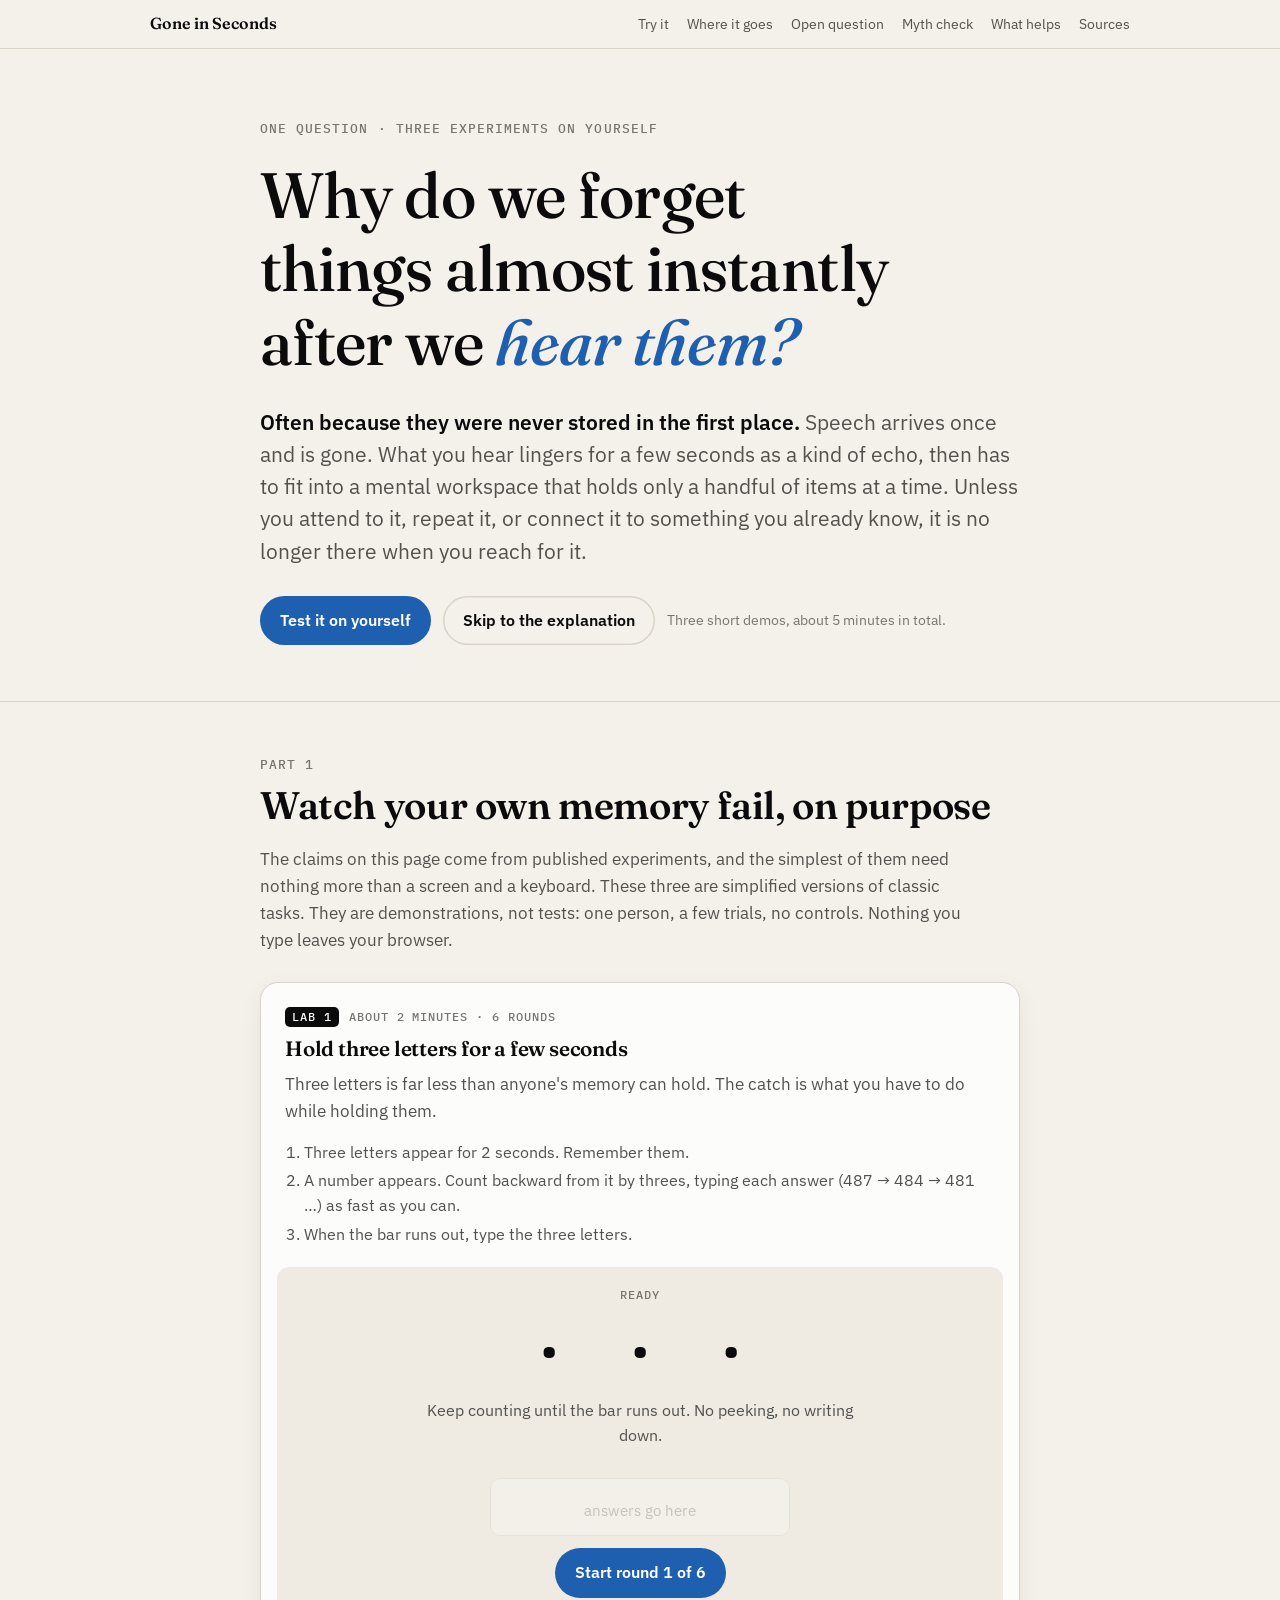
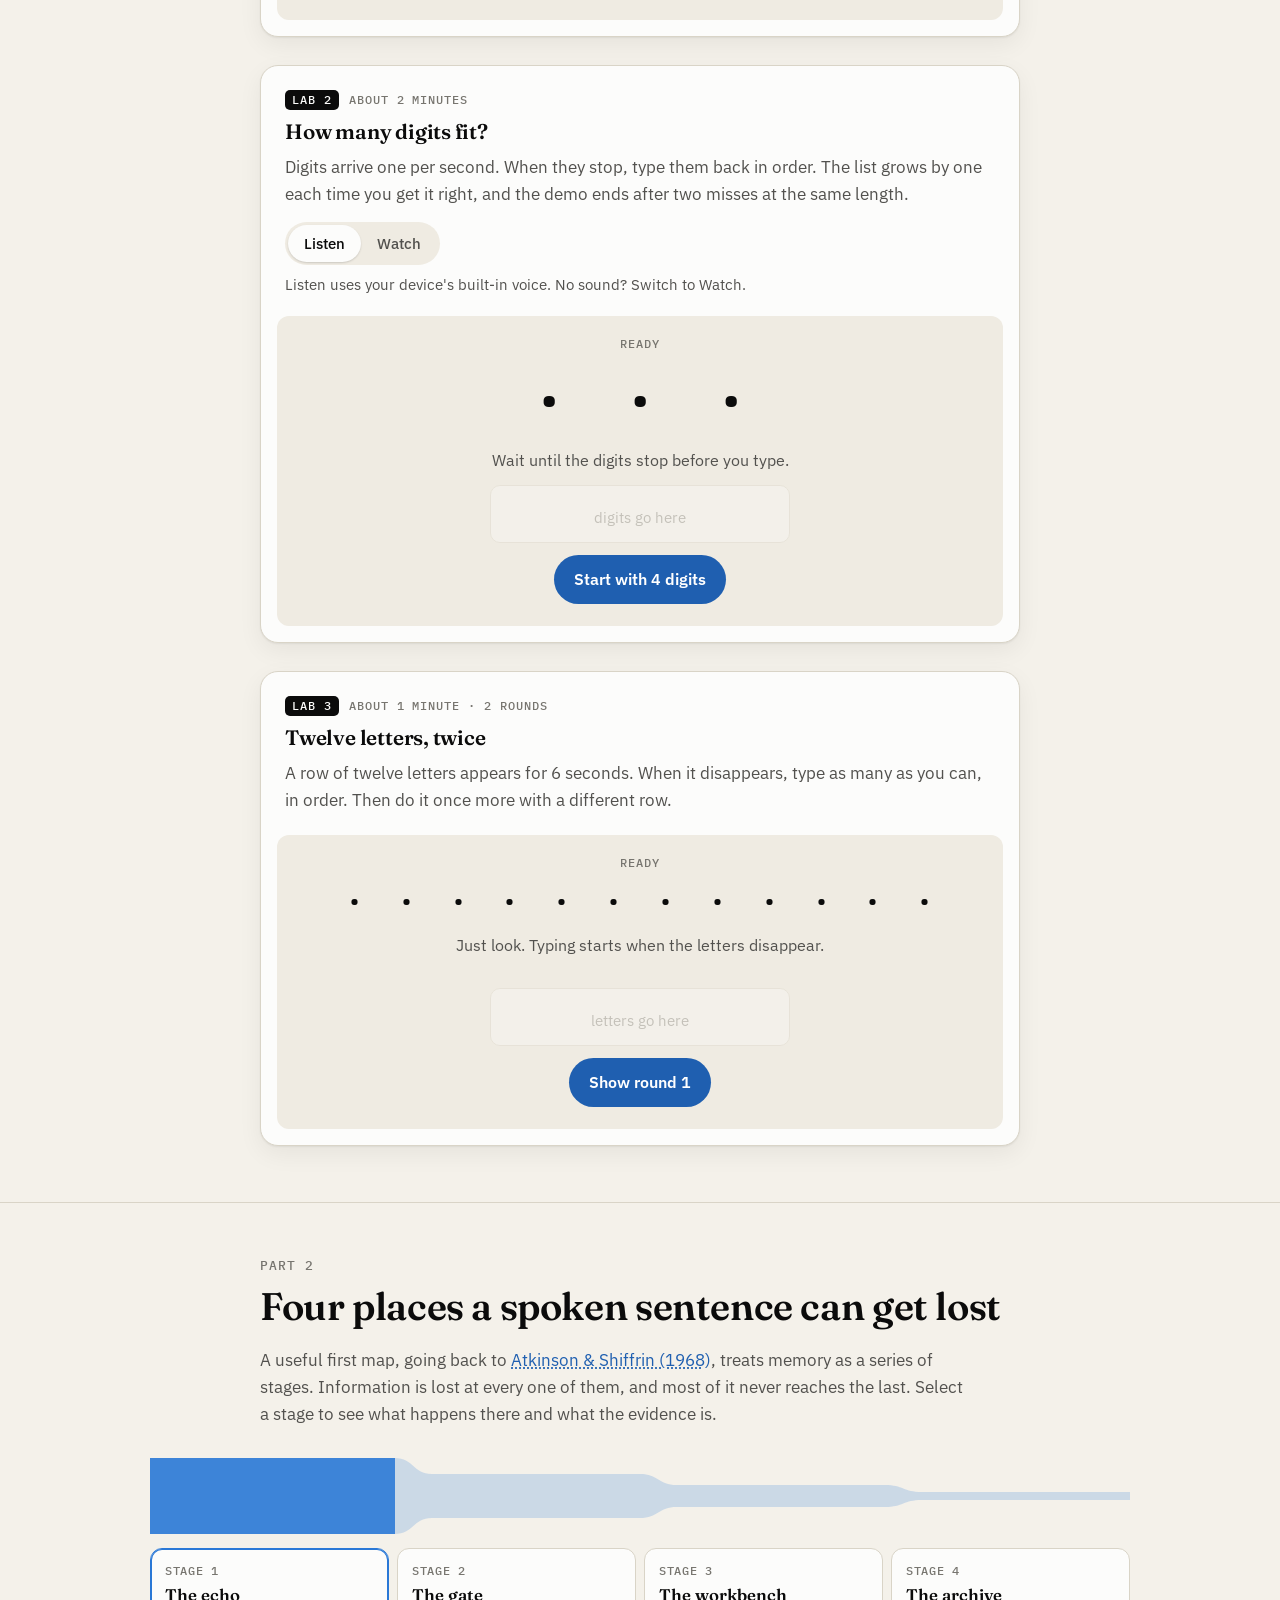
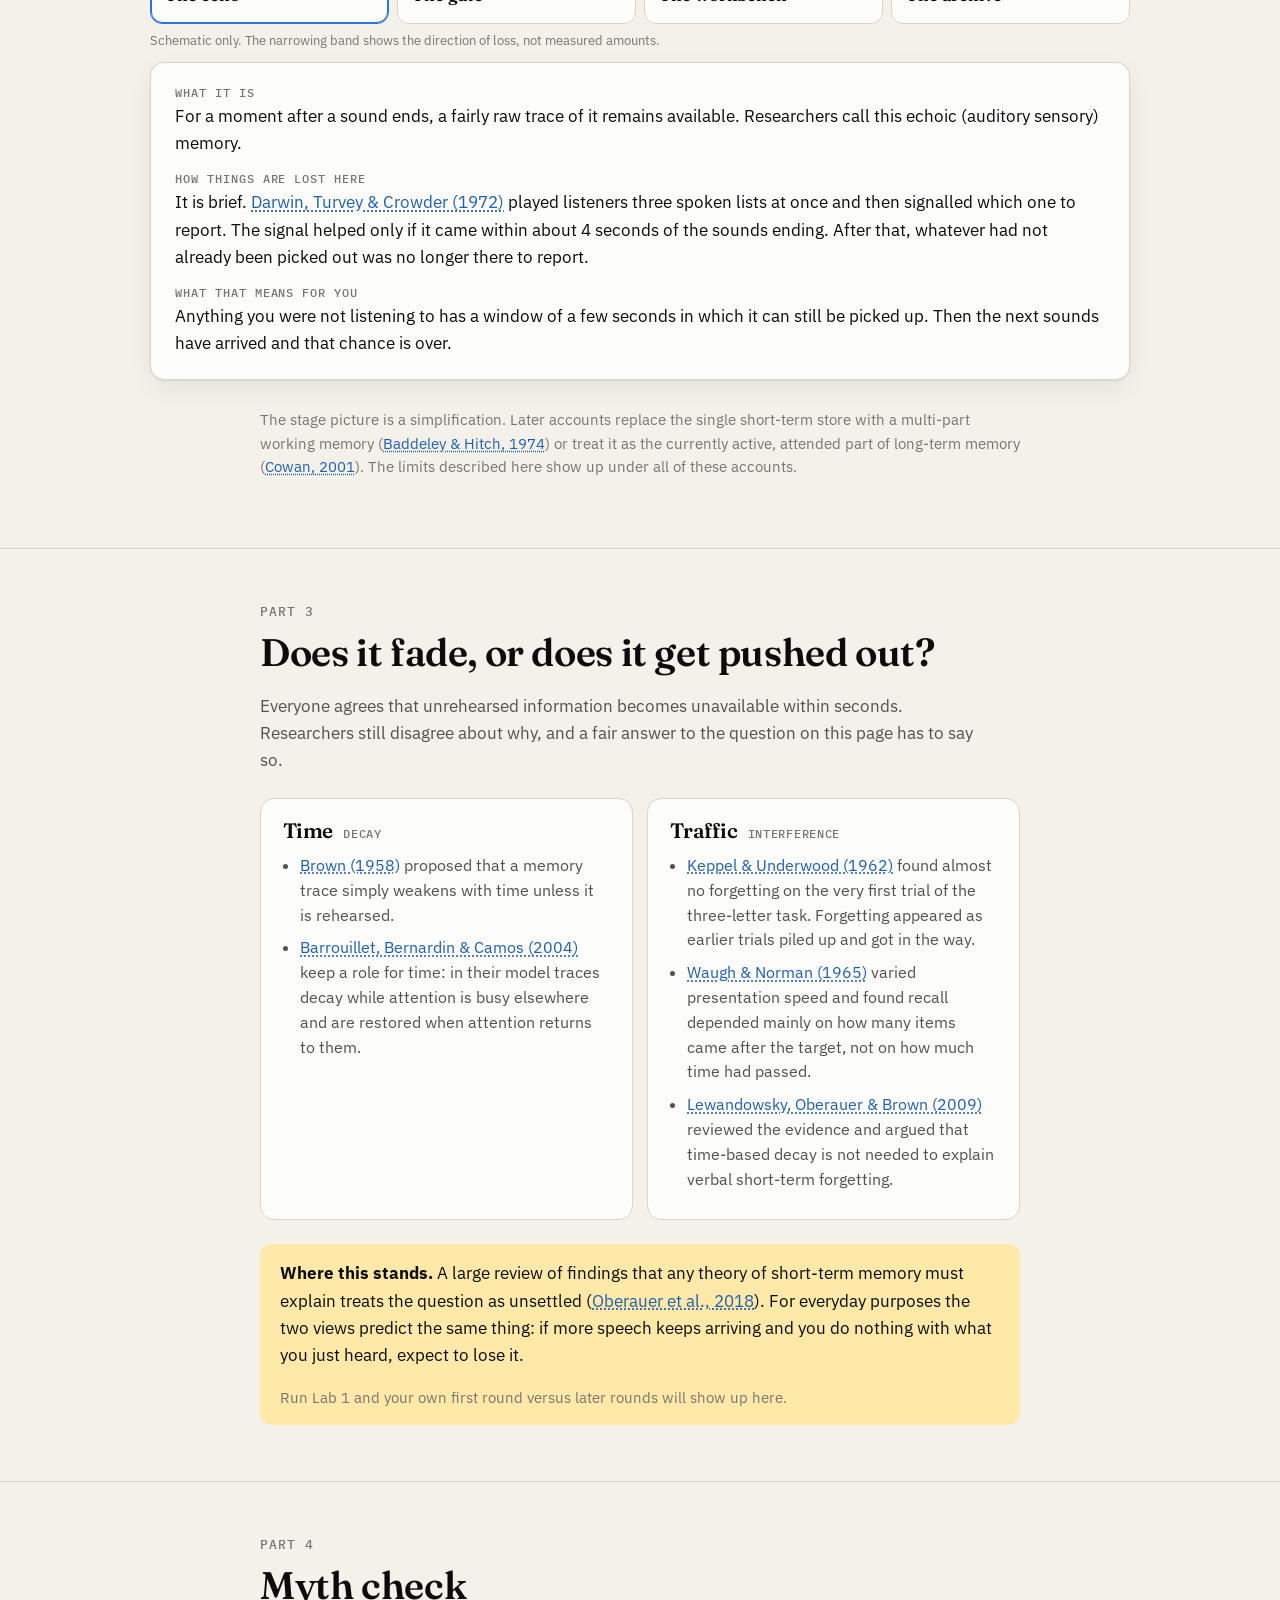
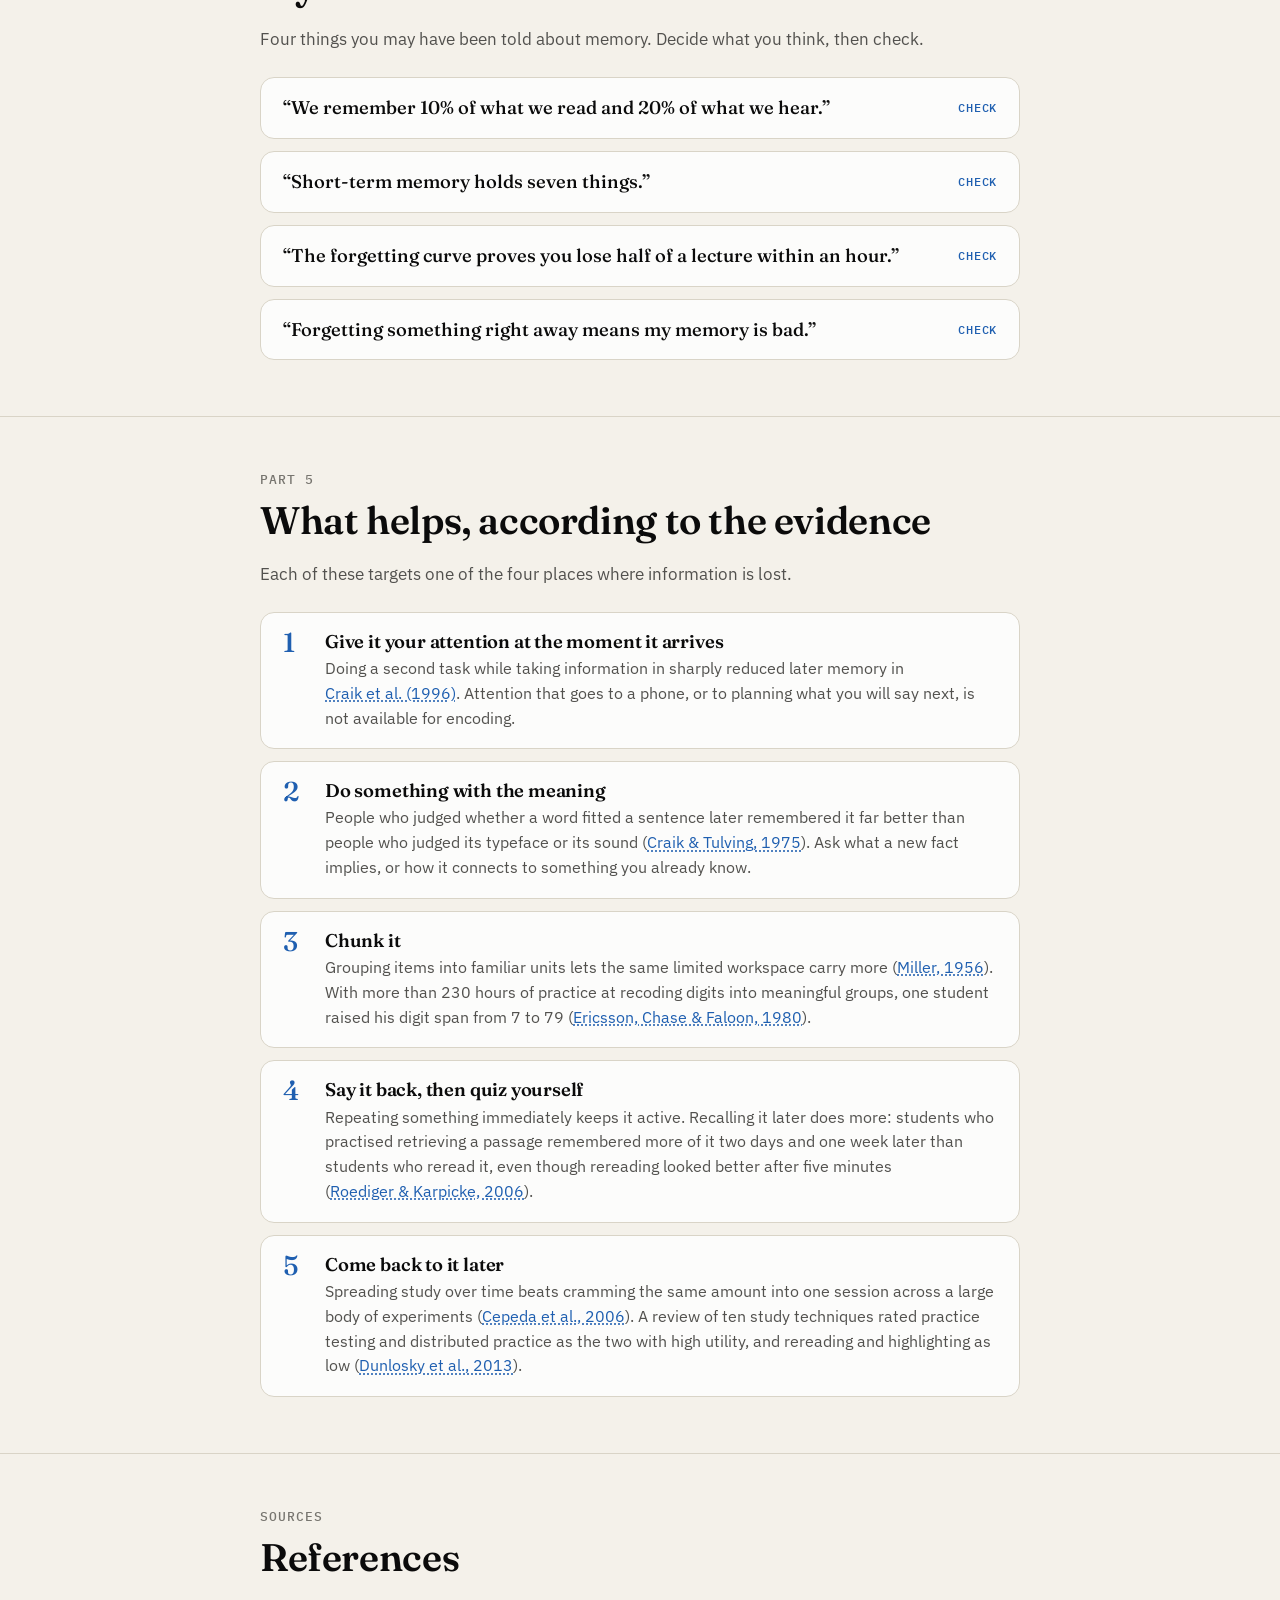
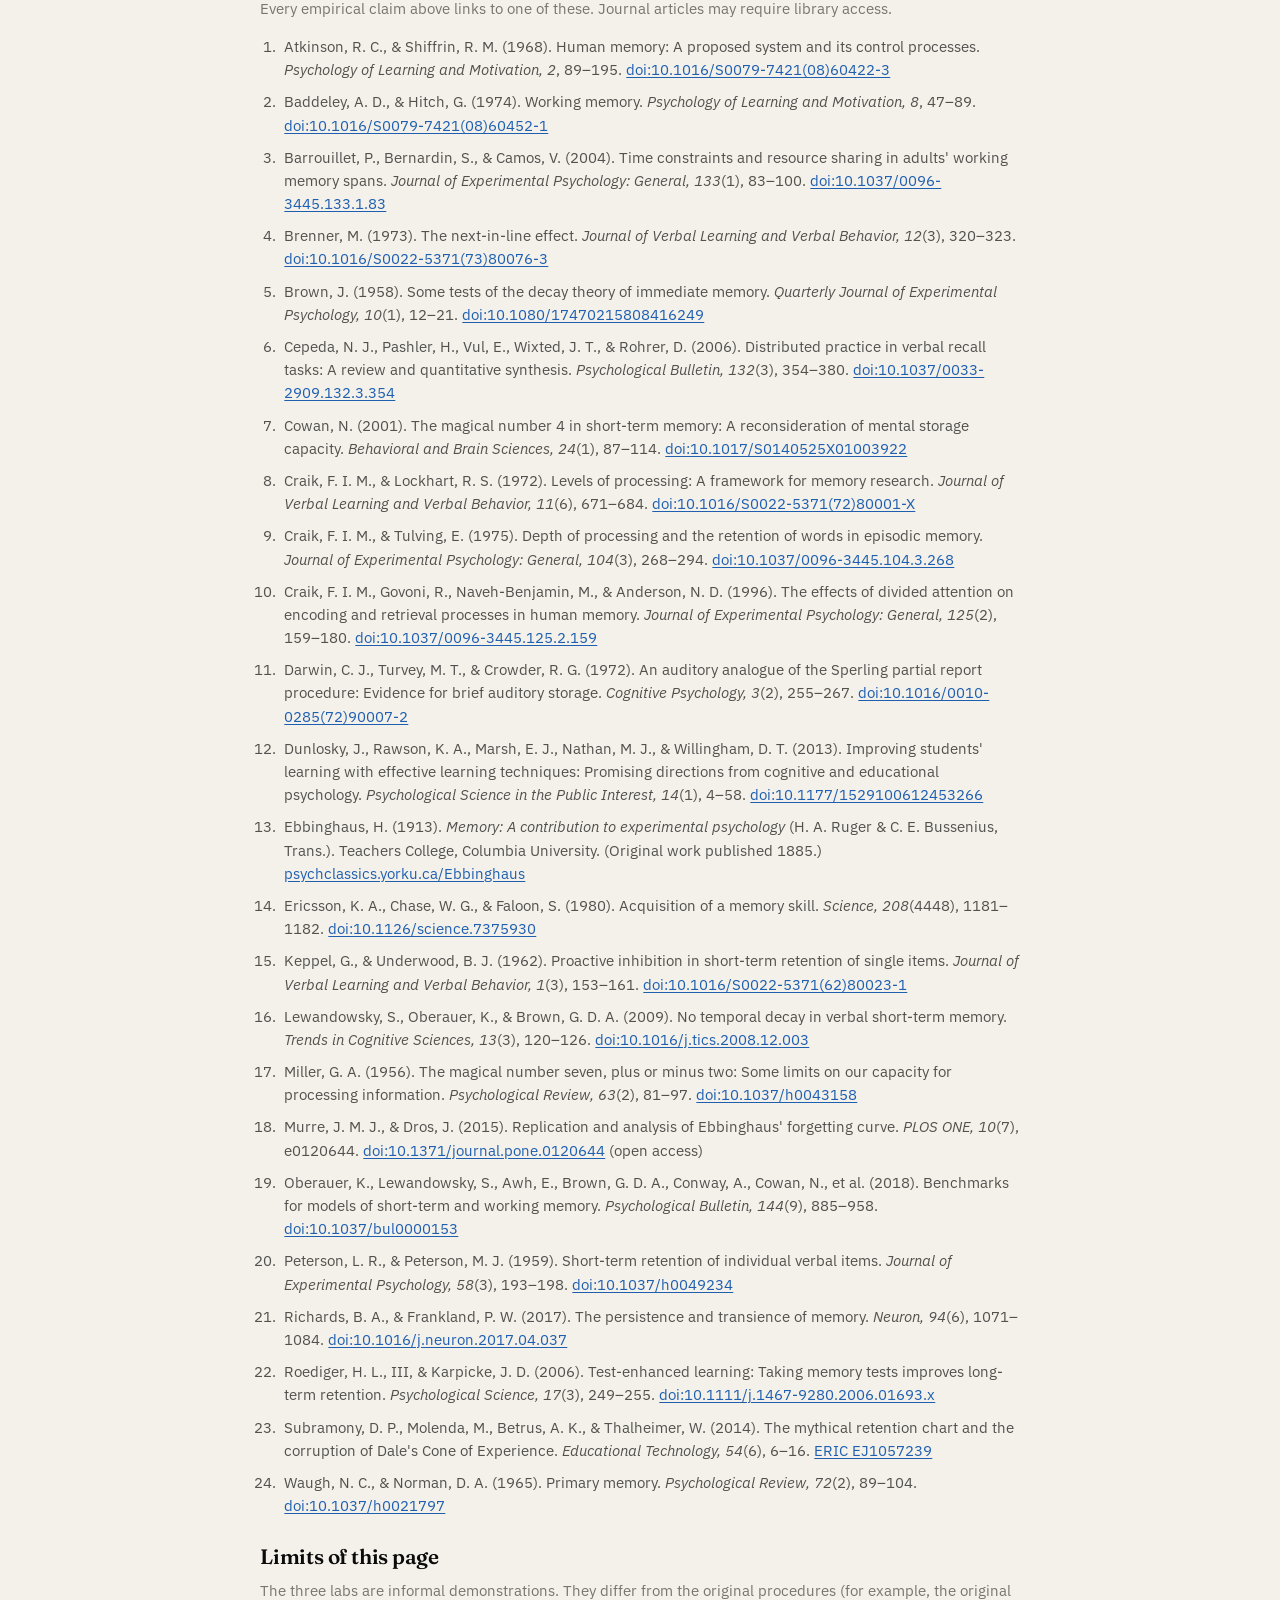
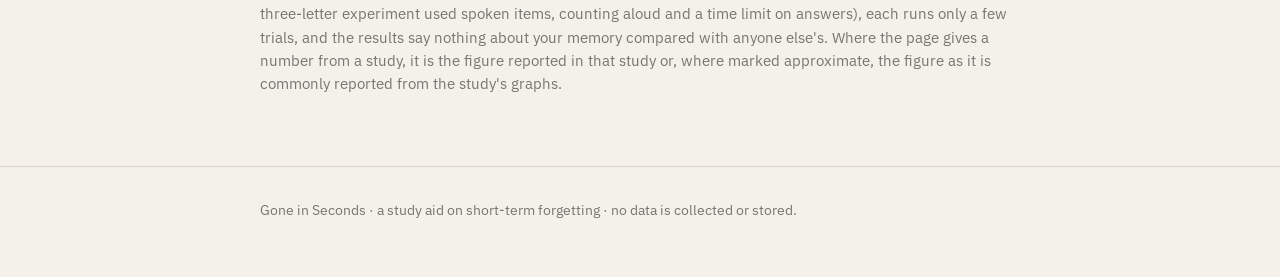
==== index.html @ cabfd23e "Add interactive explainer on short-term forgetting Single-page site (HTML/CSS/JS, no build step) wit" ====
<!doctype html>
<html lang="en">
<head>
<meta charset="utf-8">
<meta name="viewport" content="width=device-width, initial-scale=1">
<title>Gone in Seconds: why we forget what we just heard</title>
<meta name="description" content="An interactive, sourced explainer for students: why we forget things almost instantly after hearing them, with three classic memory experiments you can run on yourself.">
<link rel="preconnect" href="https://fonts.googleapis.com">
<link rel="preconnect" href="https://fonts.gstatic.com" crossorigin>
<link href="https://fonts.googleapis.com/css2?family=Fraunces:ital,opsz,wght@0,9..144,400..700;1,9..144,400..700&family=IBM+Plex+Mono:wght@400;500&family=IBM+Plex+Sans:wght@400;500;600&display=swap" rel="stylesheet">
<link rel="stylesheet" href="styles.css">
</head>
<body>
<a class="skip" href="#answer">Skip to content</a>

<nav class="nav" aria-label="Sections">
  <div class="wide nav-in">
    <a class="brand" href="#top">Gone in Seconds</a>
    <a href="#labs">Try it</a>
    <a href="#why">Where it goes</a>
    <a href="#debate">Open question</a>
    <a href="#myths">Myth check</a>
    <a href="#helps">What helps</a>
    <a href="#sources">Sources</a>
  </div>
</nav>

<main id="top">

<header class="hero wrap" id="answer">
  <p class="eyebrow">One question · three experiments on yourself</p>
  <h1>Why do we forget things almost instantly after we <em class="fade-words"><span>hear</span> <span>them</span><span>?</span></em></h1>
  <p class="lede">
    <strong>Often because they were never stored in the first place.</strong>
    Speech arrives once and is gone. What you hear lingers for a few seconds as a kind of echo, then has to fit
    into a mental workspace that holds only a handful of items at a time. Unless you attend to it, repeat it,
    or connect it to something you already know, it is no longer there when you reach for it.
  </p>
  <div class="hero-cta">
    <a class="btn" href="#labs">Test it on yourself</a>
    <a class="btn ghost" href="#why">Skip to the explanation</a>
    <small>Three short demos, about 5 minutes in total.</small>
  </div>
</header>

<!-- ======================= LABS ======================= -->
<section id="labs">
  <div class="wrap">
    <span class="sec-num">Part 1</span>
    <h2>Watch your own memory fail, on purpose</h2>
    <p class="intro">
      The claims on this page come from published experiments, and the simplest of them need nothing more than a
      screen and a keyboard. These three are simplified versions of classic tasks. They are demonstrations, not
      tests: one person, a few trials, no controls. Nothing you type leaves your browser.
    </p>

    <!-- LAB 1 -->
    <article class="lab" id="lab-bp" aria-labelledby="bp-title">
      <div class="lab-head">
        <div class="lab-tag"><b>Lab 1</b> about 2 minutes · 6 rounds</div>
        <h3 id="bp-title">Hold three letters for a few seconds</h3>
        <p>Three letters is far less than anyone's memory can hold. The catch is what you have to do while holding them.</p>
        <ol class="steps">
          <li>Three letters appear for 2 seconds. Remember them.</li>
          <li>A number appears. Count backward from it by threes, typing each answer (487 → 484 → 481 …) as fast as you can.</li>
          <li>When the bar runs out, type the three letters.</li>
        </ol>
      </div>
      <div class="stage">
        <p class="stage-kicker" id="bp-kicker">Ready</p>
        <div class="stage-big" id="bp-big" aria-hidden="true">· · ·</div>
        <p class="stage-hint" id="bp-hint" aria-live="polite">Keep counting until the bar runs out. No peeking, no writing down.</p>
        <div class="timer" id="bp-timer"><div class="timer-fill"></div></div>
        <input id="bp-input" class="idle" type="text" inputmode="numeric" autocomplete="off" autocorrect="off" autocapitalize="characters" spellcheck="false" aria-label="Your answer" placeholder="answers go here">
        <div class="stage-actions"><button class="btn" id="bp-btn" type="button">Start round 1 of 6</button></div>
      </div>
      <div class="results" id="bp-results" hidden></div>
    </article>

    <!-- LAB 2 -->
    <article class="lab" id="lab-ds" aria-labelledby="ds-title">
      <div class="lab-head">
        <div class="lab-tag"><b>Lab 2</b> about 2 minutes</div>
        <h3 id="ds-title">How many digits fit?</h3>
        <p>
          Digits arrive one per second. When they stop, type them back in order. The list grows by one each time
          you get it right, and the demo ends after two misses at the same length.
        </p>
        <div class="seg" role="group" aria-label="How digits are presented">
          <button type="button" id="ds-listen" aria-pressed="false">Listen</button>
          <button type="button" id="ds-watch" aria-pressed="true">Watch</button>
        </div>
        <p class="note" id="ds-modenote" style="margin-top:8px">Listen uses your device's built-in voice. No sound? Switch to Watch.</p>
      </div>
      <div class="stage">
        <p class="stage-kicker" id="ds-kicker">Ready</p>
        <div class="stage-big" id="ds-big" aria-hidden="true">· · ·</div>
        <p class="stage-hint" id="ds-hint" aria-live="polite">Wait until the digits stop before you type.</p>
        <input id="ds-input" class="idle" type="text" inputmode="numeric" autocomplete="off" spellcheck="false" aria-label="Digits you remember" placeholder="digits go here">
        <div class="stage-actions"><button class="btn" id="ds-btn" type="button">Start with 4 digits</button></div>
      </div>
      <div class="results" id="ds-results" hidden></div>
    </article>

    <!-- LAB 3 -->
    <article class="lab" id="lab-ch" aria-labelledby="ch-title">
      <div class="lab-head">
        <div class="lab-tag"><b>Lab 3</b> about 1 minute · 2 rounds</div>
        <h3 id="ch-title">Twelve letters, twice</h3>
        <p>
          A row of twelve letters appears for 6 seconds. When it disappears, type as many as you can, in order.
          Then do it once more with a different row.
        </p>
      </div>
      <div class="stage">
        <p class="stage-kicker" id="ch-kicker">Ready</p>
        <div class="stage-big sm" id="ch-big" aria-hidden="true">· · · · · · · · · · · ·</div>
        <p class="stage-hint" id="ch-hint" aria-live="polite">Just look. Typing starts when the letters disappear.</p>
        <div class="timer" id="ch-timer"><div class="timer-fill"></div></div>
        <input id="ch-input" class="idle" type="text" autocomplete="off" autocorrect="off" autocapitalize="characters" spellcheck="false" maxlength="12" aria-label="Letters you remember" placeholder="letters go here">
        <div class="stage-actions"><button class="btn" id="ch-btn" type="button">Show round 1</button></div>
      </div>
      <div class="results" id="ch-results" hidden></div>
    </article>
  </div>
</section>

<!-- ======================= WHY ======================= -->
<section id="why">
  <div class="wrap">
    <span class="sec-num">Part 2</span>
    <h2>Four places a spoken sentence can get lost</h2>
    <p class="intro">
      A useful first map, going back to
      <a class="cite" href="#r-atkinson">Atkinson &amp; Shiffrin (1968)</a>, treats memory as a series of stages.
      Information is lost at every one of them, and most of it never reaches the last. Select a stage to see
      what happens there and what the evidence is.
    </p>
  </div>
  <div class="wide">
    <div class="funnel" aria-hidden="true">
      <svg viewBox="0 0 800 84" preserveAspectRatio="none">
        <path class="band" data-i="0" d="M0,4 L200,4 L200,80 L0,80 Z"/>
        <path class="band" data-i="1" d="M200,4 C215,4 215,20 230,20 L400,20 L400,64 L230,64 C215,64 215,80 200,80 Z"/>
        <path class="band" data-i="2" d="M400,20 C415,20 415,31 430,31 L600,31 L600,53 L430,53 C415,53 415,64 400,64 Z"/>
        <path class="band" data-i="3" d="M600,31 C615,31 615,38 630,38 L800,38 L800,46 L630,46 C615,46 615,53 600,53 Z"/>
      </svg>
    </div>
    <div class="tabs" role="tablist" aria-label="Stages of memory">
      <button role="tab" id="tab-0" aria-controls="panel" aria-selected="true"><small>Stage 1</small><span>The echo</span></button>
      <button role="tab" id="tab-1" aria-controls="panel" aria-selected="false" tabindex="-1"><small>Stage 2</small><span>The gate</span></button>
      <button role="tab" id="tab-2" aria-controls="panel" aria-selected="false" tabindex="-1"><small>Stage 3</small><span>The workbench</span></button>
      <button role="tab" id="tab-3" aria-controls="panel" aria-selected="false" tabindex="-1"><small>Stage 4</small><span>The archive</span></button>
    </div>
    <p class="funnel-cap">Schematic only. The narrowing band shows the direction of loss, not measured amounts.</p>
    <div class="panel" id="panel" role="tabpanel" aria-labelledby="tab-0" tabindex="0"></div>
  </div>
  <div class="wrap" style="margin-top:28px">
    <p class="note">
      The stage picture is a simplification. Later accounts replace the single short-term store with a
      multi-part working memory (<a class="cite" href="#r-baddeley">Baddeley &amp; Hitch, 1974</a>) or treat it as
      the currently active, attended part of long-term memory (<a class="cite" href="#r-cowan">Cowan, 2001</a>).
      The limits described here show up under all of these accounts.
    </p>
  </div>
</section>

<!-- ======================= DEBATE ======================= -->
<section id="debate">
  <div class="wrap">
    <span class="sec-num">Part 3</span>
    <h2>Does it fade, or does it get pushed out?</h2>
    <p class="intro">
      Everyone agrees that unrehearsed information becomes unavailable within seconds. Researchers still
      disagree about why, and a fair answer to the question on this page has to say so.
    </p>
    <div class="versus">
      <div class="side">
        <h3>Time <small>decay</small></h3>
        <ul>
          <li><a class="cite" href="#r-brown">Brown (1958)</a> proposed that a memory trace simply weakens with time unless it is rehearsed.</li>
          <li><a class="cite" href="#r-barrouillet">Barrouillet, Bernardin &amp; Camos (2004)</a> keep a role for time: in their model traces decay while attention is busy elsewhere and are restored when attention returns to them.</li>
        </ul>
      </div>
      <div class="side">
        <h3>Traffic <small>interference</small></h3>
        <ul>
          <li><a class="cite" href="#r-keppel">Keppel &amp; Underwood (1962)</a> found almost no forgetting on the very first trial of the three-letter task. Forgetting appeared as earlier trials piled up and got in the way.</li>
          <li><a class="cite" href="#r-waugh">Waugh &amp; Norman (1965)</a> varied presentation speed and found recall depended mainly on how many items came after the target, not on how much time had passed.</li>
          <li><a class="cite" href="#r-lewandowsky">Lewandowsky, Oberauer &amp; Brown (2009)</a> reviewed the evidence and argued that time-based decay is not needed to explain verbal short-term forgetting.</li>
        </ul>
      </div>
    </div>
    <div class="callout">
      <p><strong>Where this stands.</strong> A large review of findings that any theory of short-term memory must
      explain treats the question as unsettled (<a class="cite" href="#r-oberauer">Oberauer et al., 2018</a>).
      For everyday purposes the two views predict the same thing: if more speech keeps arriving and you do
      nothing with what you just heard, expect to lose it.</p>
      <p id="bp-order-note" class="note" style="margin-top:10px">Run Lab 1 and your own first round versus later rounds will show up here.</p>
    </div>
  </div>
</section>

<!-- ======================= MYTHS ======================= -->
<section id="myths">
  <div class="wrap">
    <span class="sec-num">Part 4</span>
    <h2>Myth check</h2>
    <p class="intro">Four things you may have been told about memory. Decide what you think, then check.</p>
    <div class="myths">
      <details class="myth">
        <summary><q>We remember 10% of what we read and 20% of what we hear.</q><span class="flip"></span></summary>
        <div class="myth-body">
          <span class="verdict">No evidence behind it</span>
          <p>These tidy percentages are usually attributed to Edgar Dale's "Cone of Experience". Dale's cone
          contained no numbers, and a detailed search for the origin of the figures found no research that
          supports them (<a class="cite" href="#r-subramony">Subramony et al., 2014</a>). How much of a talk you
          retain depends on what you do with it, not on the fact that it reached you through your ears.</p>
        </div>
      </details>
      <details class="myth">
        <summary><q>Short-term memory holds seven things.</q><span class="flip"></span></summary>
        <div class="myth-body">
          <span class="verdict">Outdated shorthand</span>
          <p><a class="cite" href="#r-miller">Miller (1956)</a> noted that people can repeat back about seven
          digits, and in the same paper stressed that the unit is the chunk, not the item. When rehearsal
          and grouping are prevented, the estimate drops to about four chunks, with a typical range of three
          to five (<a class="cite" href="#r-cowan">Cowan, 2001</a>).</p>
        </div>
      </details>
      <details class="myth">
        <summary><q>The forgetting curve proves you lose half of a lecture within an hour.</q><span class="flip"></span></summary>
        <div class="myth-body">
          <span class="verdict">Over-reading one dataset</span>
          <p>The curve comes from <a class="cite" href="#r-ebbinghaus">Ebbinghaus (1885)</a>, who tested one
          person (himself) on lists of meaningless syllables. He did not measure the percentage recalled. He
          measured <em>savings</em>: how much less time it took to relearn a list than to learn it the first time.</p>
          <div class="viz" id="ebb-viz"></div>
          <p>A modern replication with one participant found a similar curve
          (<a class="cite" href="#r-murre">Murre &amp; Dros, 2015</a>), so the shape is real for that kind of
          material. It does not tell you what share of a meaningful lecture you will remember, and it describes
          forgetting over hours and days, not the seconds-long loss this page is about.</p>
        </div>
      </details>
      <details class="myth">
        <summary><q>Forgetting something right away means my memory is bad.</q><span class="flip"></span></summary>
        <div class="myth-body">
          <span class="verdict">Not supported</span>
          <p>The limits in Part 2 were measured in ordinary, healthy adults, most of them university students.
          Losing unrehearsed details within seconds is the normal result. Some researchers go further and
          argue that losing detail is part of what memory is for, because it favours flexible decisions over a
          perfect record (<a class="cite" href="#r-richards">Richards &amp; Frankland, 2017</a>). That is a
          theoretical argument, not a settled finding. This page cannot assess anyone's memory; if yours has
          changed in a way that worries you, that is a question for a clinician.</p>
        </div>
      </details>
    </div>
  </div>
</section>

<!-- ======================= HELPS ======================= -->
<section id="helps">
  <div class="wrap">
    <span class="sec-num">Part 5</span>
    <h2>What helps, according to the evidence</h2>
    <p class="intro">Each of these targets one of the four places where information is lost.</p>
    <ol class="helps">
      <li>
        <h3>Give it your attention at the moment it arrives</h3>
        <p>Doing a second task while taking information in sharply reduced later memory in
        <a class="cite" href="#r-craik96">Craik et al. (1996)</a>. Attention that goes to a phone, or to planning
        what you will say next, is not available for encoding.</p>
      </li>
      <li>
        <h3>Do something with the meaning</h3>
        <p>People who judged whether a word fitted a sentence later remembered it far better than people who
        judged its typeface or its sound (<a class="cite" href="#r-craik75">Craik &amp; Tulving, 1975</a>). Ask
        what a new fact implies, or how it connects to something you already know.</p>
      </li>
      <li>
        <h3>Chunk it</h3>
        <p>Grouping items into familiar units lets the same limited workspace carry more
        (<a class="cite" href="#r-miller">Miller, 1956</a>). With more than 230 hours of practice at recoding
        digits into meaningful groups, one student raised his digit span from 7 to 79
        (<a class="cite" href="#r-ericsson">Ericsson, Chase &amp; Faloon, 1980</a>).</p>
      </li>
      <li>
        <h3>Say it back, then quiz yourself</h3>
        <p>Repeating something immediately keeps it active. Recalling it later does more: students who
        practised retrieving a passage remembered more of it two days and one week later than students who
        reread it, even though rereading looked better after five minutes
        (<a class="cite" href="#r-roediger">Roediger &amp; Karpicke, 2006</a>).</p>
      </li>
      <li>
        <h3>Come back to it later</h3>
        <p>Spreading study over time beats cramming the same amount into one session across a large body of
        experiments (<a class="cite" href="#r-cepeda">Cepeda et al., 2006</a>). A review of ten study
        techniques rated practice testing and distributed practice as the two with high utility, and
        rereading and highlighting as low (<a class="cite" href="#r-dunlosky">Dunlosky et al., 2013</a>).</p>
      </li>
    </ol>
  </div>
</section>

<!-- ======================= SOURCES ======================= -->
<section id="sources">
  <div class="wrap">
    <span class="sec-num">Sources</span>
    <h2>References</h2>
    <p class="note">Every empirical claim above links to one of these. Journal articles may require library access.</p>
    <ol class="refs">
      <li id="r-atkinson">Atkinson, R. C., &amp; Shiffrin, R. M. (1968). Human memory: A proposed system and its control processes. <i>Psychology of Learning and Motivation, 2</i>, 89–195. <a href="https://doi.org/10.1016/S0079-7421(08)60422-3">doi:10.1016/S0079-7421(08)60422-3</a></li>
      <li id="r-baddeley">Baddeley, A. D., &amp; Hitch, G. (1974). Working memory. <i>Psychology of Learning and Motivation, 8</i>, 47–89. <a href="https://doi.org/10.1016/S0079-7421(08)60452-1">doi:10.1016/S0079-7421(08)60452-1</a></li>
      <li id="r-barrouillet">Barrouillet, P., Bernardin, S., &amp; Camos, V. (2004). Time constraints and resource sharing in adults' working memory spans. <i>Journal of Experimental Psychology: General, 133</i>(1), 83–100. <a href="https://doi.org/10.1037/0096-3445.133.1.83">doi:10.1037/0096-3445.133.1.83</a></li>
      <li id="r-brenner">Brenner, M. (1973). The next-in-line effect. <i>Journal of Verbal Learning and Verbal Behavior, 12</i>(3), 320–323. <a href="https://doi.org/10.1016/S0022-5371(73)80076-3">doi:10.1016/S0022-5371(73)80076-3</a></li>
      <li id="r-brown">Brown, J. (1958). Some tests of the decay theory of immediate memory. <i>Quarterly Journal of Experimental Psychology, 10</i>(1), 12–21. <a href="https://doi.org/10.1080/17470215808416249">doi:10.1080/17470215808416249</a></li>
      <li id="r-cepeda">Cepeda, N. J., Pashler, H., Vul, E., Wixted, J. T., &amp; Rohrer, D. (2006). Distributed practice in verbal recall tasks: A review and quantitative synthesis. <i>Psychological Bulletin, 132</i>(3), 354–380. <a href="https://doi.org/10.1037/0033-2909.132.3.354">doi:10.1037/0033-2909.132.3.354</a></li>
      <li id="r-cowan">Cowan, N. (2001). The magical number 4 in short-term memory: A reconsideration of mental storage capacity. <i>Behavioral and Brain Sciences, 24</i>(1), 87–114. <a href="https://doi.org/10.1017/S0140525X01003922">doi:10.1017/S0140525X01003922</a></li>
      <li id="r-craik72">Craik, F. I. M., &amp; Lockhart, R. S. (1972). Levels of processing: A framework for memory research. <i>Journal of Verbal Learning and Verbal Behavior, 11</i>(6), 671–684. <a href="https://doi.org/10.1016/S0022-5371(72)80001-X">doi:10.1016/S0022-5371(72)80001-X</a></li>
      <li id="r-craik75">Craik, F. I. M., &amp; Tulving, E. (1975). Depth of processing and the retention of words in episodic memory. <i>Journal of Experimental Psychology: General, 104</i>(3), 268–294. <a href="https://doi.org/10.1037/0096-3445.104.3.268">doi:10.1037/0096-3445.104.3.268</a></li>
      <li id="r-craik96">Craik, F. I. M., Govoni, R., Naveh-Benjamin, M., &amp; Anderson, N. D. (1996). The effects of divided attention on encoding and retrieval processes in human memory. <i>Journal of Experimental Psychology: General, 125</i>(2), 159–180. <a href="https://doi.org/10.1037/0096-3445.125.2.159">doi:10.1037/0096-3445.125.2.159</a></li>
      <li id="r-darwin">Darwin, C. J., Turvey, M. T., &amp; Crowder, R. G. (1972). An auditory analogue of the Sperling partial report procedure: Evidence for brief auditory storage. <i>Cognitive Psychology, 3</i>(2), 255–267. <a href="https://doi.org/10.1016/0010-0285(72)90007-2">doi:10.1016/0010-0285(72)90007-2</a></li>
      <li id="r-dunlosky">Dunlosky, J., Rawson, K. A., Marsh, E. J., Nathan, M. J., &amp; Willingham, D. T. (2013). Improving students' learning with effective learning techniques: Promising directions from cognitive and educational psychology. <i>Psychological Science in the Public Interest, 14</i>(1), 4–58. <a href="https://doi.org/10.1177/1529100612453266">doi:10.1177/1529100612453266</a></li>
      <li id="r-ebbinghaus">Ebbinghaus, H. (1913). <i>Memory: A contribution to experimental psychology</i> (H. A. Ruger &amp; C. E. Bussenius, Trans.). Teachers College, Columbia University. (Original work published 1885.) <a href="https://psychclassics.yorku.ca/Ebbinghaus/index.htm">psychclassics.yorku.ca/Ebbinghaus</a></li>
      <li id="r-ericsson">Ericsson, K. A., Chase, W. G., &amp; Faloon, S. (1980). Acquisition of a memory skill. <i>Science, 208</i>(4448), 1181–1182. <a href="https://doi.org/10.1126/science.7375930">doi:10.1126/science.7375930</a></li>
      <li id="r-keppel">Keppel, G., &amp; Underwood, B. J. (1962). Proactive inhibition in short-term retention of single items. <i>Journal of Verbal Learning and Verbal Behavior, 1</i>(3), 153–161. <a href="https://doi.org/10.1016/S0022-5371(62)80023-1">doi:10.1016/S0022-5371(62)80023-1</a></li>
      <li id="r-lewandowsky">Lewandowsky, S., Oberauer, K., &amp; Brown, G. D. A. (2009). No temporal decay in verbal short-term memory. <i>Trends in Cognitive Sciences, 13</i>(3), 120–126. <a href="https://doi.org/10.1016/j.tics.2008.12.003">doi:10.1016/j.tics.2008.12.003</a></li>
      <li id="r-miller">Miller, G. A. (1956). The magical number seven, plus or minus two: Some limits on our capacity for processing information. <i>Psychological Review, 63</i>(2), 81–97. <a href="https://doi.org/10.1037/h0043158">doi:10.1037/h0043158</a></li>
      <li id="r-murre">Murre, J. M. J., &amp; Dros, J. (2015). Replication and analysis of Ebbinghaus' forgetting curve. <i>PLOS ONE, 10</i>(7), e0120644. <a href="https://doi.org/10.1371/journal.pone.0120644">doi:10.1371/journal.pone.0120644</a> (open access)</li>
      <li id="r-oberauer">Oberauer, K., Lewandowsky, S., Awh, E., Brown, G. D. A., Conway, A., Cowan, N., et al. (2018). Benchmarks for models of short-term and working memory. <i>Psychological Bulletin, 144</i>(9), 885–958. <a href="https://doi.org/10.1037/bul0000153">doi:10.1037/bul0000153</a></li>
      <li id="r-peterson">Peterson, L. R., &amp; Peterson, M. J. (1959). Short-term retention of individual verbal items. <i>Journal of Experimental Psychology, 58</i>(3), 193–198. <a href="https://doi.org/10.1037/h0049234">doi:10.1037/h0049234</a></li>
      <li id="r-richards">Richards, B. A., &amp; Frankland, P. W. (2017). The persistence and transience of memory. <i>Neuron, 94</i>(6), 1071–1084. <a href="https://doi.org/10.1016/j.neuron.2017.04.037">doi:10.1016/j.neuron.2017.04.037</a></li>
      <li id="r-roediger">Roediger, H. L., III, &amp; Karpicke, J. D. (2006). Test-enhanced learning: Taking memory tests improves long-term retention. <i>Psychological Science, 17</i>(3), 249–255. <a href="https://doi.org/10.1111/j.1467-9280.2006.01693.x">doi:10.1111/j.1467-9280.2006.01693.x</a></li>
      <li id="r-subramony">Subramony, D. P., Molenda, M., Betrus, A. K., &amp; Thalheimer, W. (2014). The mythical retention chart and the corruption of Dale's Cone of Experience. <i>Educational Technology, 54</i>(6), 6–16. <a href="https://eric.ed.gov/?id=EJ1057239">ERIC EJ1057239</a></li>
      <li id="r-waugh">Waugh, N. C., &amp; Norman, D. A. (1965). Primary memory. <i>Psychological Review, 72</i>(2), 89–104. <a href="https://doi.org/10.1037/h0021797">doi:10.1037/h0021797</a></li>
    </ol>
    <h3 style="margin-top:28px">Limits of this page</h3>
    <p class="note">
      The three labs are informal demonstrations. They differ from the original procedures (for example, the
      original three-letter experiment used spoken items, counting aloud and a time limit on answers), each
      runs only a few trials, and the results say nothing about your memory compared with anyone else's.
      Where the page gives a number from a study, it is the figure reported in that study or, where marked
      approximate, the figure as it is commonly reported from the study's graphs.
    </p>
  </div>
</section>

</main>

<footer>
  <div class="wrap">Gone in Seconds · a study aid on short-term forgetting · no data is collected or stored.</div>
</footer>

<script src="app.js"></script>
</body>
</html>
---- styles.css ----
/* ---------- tokens ---------- */
:root {
  color-scheme: light;
  --bg: #f4f1ea;
  --surface-1: #fcfcfb;
  --surface-2: #efebe2;
  --line: #d9d4c7;
  --text-primary: #0b0b0b;
  --text-secondary: #52514e;
  --text-muted: #77756f;
  --accent: #1f5fb0;
  --accent-ink: #ffffff;
  --series-1: #2a78d6;
  --series-2: #eb6834;
  --good: #1a7f4b;
  --bad: #b3261e;
  --mark: #ffe9a8;
  --shadow: 0 1px 2px rgba(20, 18, 10, .06), 0 8px 24px rgba(20, 18, 10, .06);
  --serif: "Fraunces", "Iowan Old Style", Georgia, serif;
  --sans: "IBM Plex Sans", system-ui, -apple-system, "Segoe UI", sans-serif;
  --mono: "IBM Plex Mono", ui-monospace, "SF Mono", Menlo, monospace;
}
@media (prefers-color-scheme: dark) {
  :root {
    color-scheme: dark;
    --bg: #111110;
    --surface-1: #1a1a19;
    --surface-2: #242422;
    --line: #37362f;
    --text-primary: #f0efec;
    --text-secondary: #c3c2b7;
    --text-muted: #96958c;
    --accent: #7db2f2;
    --accent-ink: #0b0b0b;
    --series-1: #3987e5;
    --series-2: #d95926;
    --good: #55c08a;
    --bad: #f08a80;
    --mark: #57461a;
    --shadow: 0 1px 2px rgba(0, 0, 0, .4), 0 8px 24px rgba(0, 0, 0, .25);
  }
}

/* ---------- base ---------- */
*, *::before, *::after { box-sizing: border-box; }
html { scroll-behavior: smooth; scroll-padding-top: 64px; -webkit-text-size-adjust: 100%; }
body {
  margin: 0;
  background: var(--bg);
  color: var(--text-primary);
  font: 400 17px/1.6 var(--sans);
  overflow-x: hidden;
}
h1, h2, h3 { font-family: var(--serif); font-weight: 600; line-height: 1.15; letter-spacing: -.01em; margin: 0; text-wrap: balance; }
p { margin: 0 0 1em; }
a { color: var(--accent); text-underline-offset: 2px; }
a.cite { text-decoration-style: dotted; white-space: nowrap; }
button { font: inherit; }
:focus-visible { outline: 3px solid var(--series-1); outline-offset: 2px; border-radius: 4px; }
.wrap { width: min(100% - 32px, 760px); margin-inline: auto; }
.wide { width: min(100% - 32px, 980px); margin-inline: auto; }
.skip { position: absolute; left: -999px; }
.skip:focus { left: 16px; top: 8px; z-index: 50; background: var(--surface-1); padding: 8px 12px; }

/* ---------- nav ---------- */
.nav {
  position: sticky; top: 0; z-index: 20;
  background: color-mix(in srgb, var(--bg) 88%, transparent);
  backdrop-filter: blur(8px);
  border-bottom: 1px solid var(--line);
}
.nav-in { display: flex; gap: 4px 18px; align-items: center; min-height: 48px; overflow-x: auto; scrollbar-width: none; }
.nav-in::-webkit-scrollbar { display: none; }
.nav a { color: var(--text-secondary); text-decoration: none; font-size: 14px; white-space: nowrap; padding: 6px 0; }
.nav a:hover { color: var(--text-primary); }
.nav .brand { font-family: var(--serif); font-weight: 600; color: var(--text-primary); font-size: 16px; margin-right: auto; padding-right: 12px; }

/* ---------- hero ---------- */
.hero { padding: 72px 0 56px; }
.eyebrow { font: 500 13px/1.3 var(--mono); letter-spacing: .08em; text-transform: uppercase; color: var(--text-muted); margin-bottom: 20px; }
.hero h1 { font-size: clamp(2.2rem, 6.2vw, 4rem); font-weight: 500; }
.hero h1 em { font-style: italic; color: var(--accent); }
.fade-words span { animation: fadeword 5s ease-in-out infinite alternate; }
.fade-words span:nth-child(2) { animation-delay: .5s; }
.fade-words span:nth-child(3) { animation-delay: 1s; }
@keyframes fadeword { 0%, 35% { opacity: 1; filter: none; } 100% { opacity: .22; filter: blur(1.5px); } }
.lede { font-size: clamp(1.1rem, 2.4vw, 1.3rem); line-height: 1.55; color: var(--text-secondary); margin-top: 28px; max-width: 40em; }
.lede strong { color: var(--text-primary); font-weight: 600; }
.hero-cta { display: flex; flex-wrap: wrap; gap: 12px; margin-top: 28px; align-items: center; }
.hero-cta small { color: var(--text-muted); }

/* ---------- sections ---------- */
section { padding: 56px 0; border-top: 1px solid var(--line); }
.sec-num { font: 500 13px/1 var(--mono); color: var(--text-muted); letter-spacing: .08em; text-transform: uppercase; display: block; margin-bottom: 12px; }
h2 { font-size: clamp(1.7rem, 4vw, 2.4rem); margin-bottom: 18px; }
h3 { font-size: 1.3rem; margin-bottom: 10px; }
.intro { color: var(--text-secondary); max-width: 42em; }
.note { font-size: 14.5px; color: var(--text-muted); }

/* ---------- buttons ---------- */
.btn {
  appearance: none; border: 0; cursor: pointer;
  background: var(--accent); color: var(--accent-ink);
  padding: 12px 20px; border-radius: 999px; font-weight: 600; font-size: 16px;
  text-decoration: none; display: inline-flex; align-items: center; gap: 8px; min-height: 44px;
}
.btn:hover { filter: brightness(1.08); }
.btn.ghost { background: transparent; color: var(--text-primary); box-shadow: inset 0 0 0 1.5px var(--line); }
.btn.small { padding: 6px 14px; font-size: 14px; min-height: 36px; }
.btn[disabled] { opacity: .45; cursor: default; }

/* ---------- labs ---------- */
.lab {
  background: var(--surface-1); border: 1px solid var(--line); border-radius: 18px;
  box-shadow: var(--shadow); margin: 28px 0 0; overflow: hidden;
}
.lab-head { padding: 24px 24px 0; }
.lab-tag { font: 500 12px/1 var(--mono); letter-spacing: .08em; text-transform: uppercase; color: var(--text-muted); display: flex; gap: 10px; align-items: center; margin-bottom: 10px; }
.lab-tag b { background: var(--text-primary); color: var(--surface-1); padding: 4px 7px; border-radius: 5px; font-weight: 500; }
.lab-head p { color: var(--text-secondary); margin-bottom: 0; }
.steps { margin: 14px 0 0; padding-left: 1.2em; color: var(--text-secondary); font-size: 15.5px; }
.steps li { margin-bottom: 4px; }
.stage {
  margin: 20px 16px 16px; padding: 22px 16px; min-height: 290px;
  background: var(--surface-2); border-radius: 12px;
  display: flex; flex-direction: column; align-items: center; justify-content: center; gap: 12px; text-align: center;
}
.stage-kicker { font: 500 12px/1 var(--mono); letter-spacing: .08em; text-transform: uppercase; color: var(--text-muted); margin: 0; min-height: 12px; }
.stage-big { font: 500 clamp(2.4rem, 10vw, 4rem)/1.1 var(--mono); letter-spacing: .12em; min-height: 1.15em; padding-left: .12em; word-break: break-all; }
.stage-big.sm { font-size: clamp(1.25rem, 5.6vw, 2.2rem); letter-spacing: .14em; }
.stage-hint { margin: 0; color: var(--text-secondary); font-size: 15.5px; min-height: 1.6em; max-width: 30em; }
.stage-hint .ok { color: var(--good); font-weight: 600; }
.stage-hint .no { color: var(--bad); font-weight: 600; }
.stage input {
  font: 500 1.5rem/1 var(--mono); letter-spacing: .14em; text-align: center; text-transform: uppercase;
  width: min(100%, 300px); padding: 12px 10px; border-radius: 10px;
  border: 1.5px solid var(--line); background: var(--surface-1); color: var(--text-primary);
}
.stage input::placeholder { color: var(--text-muted); letter-spacing: 0; text-transform: none; font: 400 15px var(--sans); }
.stage input.idle { opacity: .35; }
.stage input[hidden] { display: none; }
.timer { width: min(100%, 300px); height: 6px; border-radius: 3px; background: var(--line); overflow: hidden; visibility: hidden; }
.timer.on { visibility: visible; }
.timer-fill { height: 100%; width: 100%; background: var(--series-1); border-radius: 3px; }
.stage-actions { display: flex; flex-wrap: wrap; gap: 10px; justify-content: center; }
.fb { display: inline-flex; gap: .3em; }
.fb span { display: inline-block; padding: 0 .12em; border-radius: 6px; letter-spacing: 0; }
.fb .hit { color: var(--good); }
.fb .miss { color: var(--bad); text-decoration: line-through; text-decoration-thickness: 2px; }
.pulse { display: inline-flex; gap: 6px; align-items: flex-end; height: 1em; }
.pulse i { width: 8px; border-radius: 4px; background: var(--series-1); animation: bars .7s ease-in-out infinite alternate; height: 30%; }
.pulse i:nth-child(2) { animation-delay: .15s; } .pulse i:nth-child(3) { animation-delay: .3s; } .pulse i:nth-child(4) { animation-delay: .45s; }
@keyframes bars { to { height: 100%; } }
.seg { display: inline-flex; background: var(--surface-2); border-radius: 999px; padding: 3px; margin-top: 14px; }
.seg button { appearance: none; border: 0; background: transparent; color: var(--text-secondary); padding: 7px 16px; border-radius: 999px; cursor: pointer; font-size: 14.5px; font-weight: 500; min-height: 36px; }
.seg button[aria-pressed="true"] { background: var(--surface-1); color: var(--text-primary); box-shadow: 0 1px 2px rgba(0,0,0,.15); }

.results { padding: 4px 24px 26px; }
.results h3 { margin-top: 12px; }
.takeaway { border-left: 3px solid var(--series-1); padding: 2px 0 2px 16px; margin: 18px 0; }
.takeaway p:last-child { margin-bottom: 0; }
.stat-row { display: grid; grid-template-columns: repeat(auto-fit, minmax(130px, 1fr)); gap: 10px; margin: 16px 0; }
.stat { background: var(--surface-2); border-radius: 10px; padding: 12px 14px; }
.stat b { display: block; font: 600 1.7rem/1.1 var(--serif); }
.stat span { font-size: 13.5px; color: var(--text-secondary); }

/* ---------- charts ---------- */
.viz { margin: 18px 0 6px; }
.viz-title { font-weight: 600; font-size: 15.5px; margin: 0 0 2px; }
.viz-sub { font-size: 13.5px; color: var(--text-secondary); margin: 0 0 8px; }
.legend { display: flex; flex-wrap: wrap; gap: 4px 18px; font-size: 13.5px; color: var(--text-secondary); margin: 0 0 6px; padding: 0; list-style: none; }
.legend li { display: inline-flex; align-items: center; gap: 7px; }
.swatch { width: 18px; height: 0; border-top: 2px solid; position: relative; display: inline-block; }
.swatch::after { content: ""; position: absolute; left: 5px; top: -5px; width: 8px; height: 8px; border-radius: 50%; background: currentColor; }
.swatch.s1 { color: var(--series-1); } .swatch.s2 { color: var(--series-2); }
.swatch.s2::after { border-radius: 1px; }
.plot { position: relative; }
.plot svg { display: block; width: 100%; height: auto; overflow: visible; touch-action: pan-y; }
.plot .grid { stroke: var(--line); stroke-width: 1; }
.plot .axis-text { fill: var(--text-muted); font: 12px var(--sans); }
.plot .axis-title { fill: var(--text-secondary); font: 12.5px var(--sans); }
.plot .dlabel { fill: var(--text-secondary); font: 600 12.5px var(--sans); }
.plot .line { fill: none; stroke-width: 2; stroke-linejoin: round; stroke-linecap: round; }
.plot .s1 { stroke: var(--series-1); } .plot .s2 { stroke: var(--series-2); }
.plot .pt { stroke: var(--surface-1); stroke-width: 2; }
.plot .pt.s1 { fill: var(--series-1); } .plot .pt.s2 { fill: var(--series-2); }
.plot .cross { stroke: var(--text-muted); stroke-width: 1; stroke-dasharray: 3 3; visibility: hidden; }
.tip {
  position: absolute; pointer-events: none; z-index: 5; visibility: hidden;
  background: var(--text-primary); color: var(--surface-1);
  font-size: 13px; line-height: 1.4; padding: 8px 10px; border-radius: 8px; white-space: nowrap;
  transform: translate(-50%, -100%);
}
.tip b { display: block; font-weight: 600; margin-bottom: 2px; }
.tip i { display: inline-block; width: 8px; height: 8px; border-radius: 50%; margin-right: 6px; }
details.table { font-size: 14px; margin-top: 8px; }
details.table summary { cursor: pointer; color: var(--text-secondary); }
table { border-collapse: collapse; margin-top: 8px; width: 100%; max-width: 460px; font-variant-numeric: tabular-nums; }
th, td { text-align: left; padding: 5px 10px 5px 0; border-bottom: 1px solid var(--line); }
th { font-weight: 600; color: var(--text-secondary); }

.bars { display: grid; gap: 10px; margin: 14px 0; }
.bar-row { display: grid; grid-template-columns: minmax(96px, 150px) 1fr 54px; gap: 10px; align-items: center; font-size: 14.5px; }
.bar-track { background: var(--surface-2); border-radius: 4px; height: 22px; }
.bar-fill { height: 100%; background: var(--series-1); border-radius: 0 4px 4px 0; min-width: 2px; transition: width .6s ease; }
.bar-val { font-weight: 600; font-variant-numeric: tabular-nums; }

.span-strip { display: grid; grid-template-columns: repeat(12, 1fr); gap: 3px; margin: 16px 0 4px; }
.span-strip div { height: 34px; border-radius: 5px; background: var(--surface-2); display: grid; place-items: center; font: 500 13px var(--mono); color: var(--text-muted); }
.span-strip div.fill { background: var(--series-1); color: #fff; }
.span-marks { display: grid; grid-template-columns: repeat(12, 1fr); gap: 3px; font-size: 12.5px; color: var(--text-secondary); line-height: 1.25; }
.span-marks div { border-top: 2px solid var(--text-muted); padding-top: 5px; margin-top: 4px; }

/* ---------- leak diagram ---------- */
.funnel { margin: 26px 0 0; }
.funnel svg { display: block; width: 100%; height: 84px; }
.funnel .band { fill: var(--series-1); opacity: .2; }
.funnel .band.on { opacity: .9; }
.funnel .drip { fill: var(--series-1); opacity: .45; }
.funnel-cap { font-size: 12.5px; color: var(--text-muted); margin: 6px 0 0; }
.tabs { display: grid; grid-template-columns: repeat(4, 1fr); gap: 8px; margin-top: 10px; }
.tabs button {
  appearance: none; text-align: left; cursor: pointer; background: var(--surface-1); color: var(--text-primary);
  border: 1.5px solid var(--line); border-radius: 12px; padding: 12px 14px; min-height: 76px;
}
.tabs button small { display: block; font: 500 11.5px var(--mono); letter-spacing: .06em; text-transform: uppercase; color: var(--text-muted); margin-bottom: 4px; }
.tabs button span { font: 600 1.05rem/1.2 var(--serif); }
.tabs button[aria-selected="true"] { border-color: var(--series-1); box-shadow: inset 0 0 0 1px var(--series-1); }
.panel { background: var(--surface-1); border: 1px solid var(--line); border-radius: 14px; padding: 22px 24px; margin-top: 12px; box-shadow: var(--shadow); }
.panel dl { margin: 0; display: grid; gap: 14px; }
.panel dt { font: 500 12px var(--mono); letter-spacing: .08em; text-transform: uppercase; color: var(--text-muted); margin-bottom: 3px; }
.panel dd { margin: 0; }
@media (max-width: 640px) { .tabs { grid-template-columns: repeat(2, 1fr); } }

/* ---------- debate ---------- */
.versus { display: grid; grid-template-columns: 1fr 1fr; gap: 14px; margin: 24px 0; }
.side { background: var(--surface-1); border: 1px solid var(--line); border-radius: 14px; padding: 20px 22px; }
.side h3 { display: flex; align-items: baseline; gap: 10px; }
.side h3 small { font: 500 12px var(--mono); color: var(--text-muted); letter-spacing: .06em; text-transform: uppercase; }
.side ul { padding-left: 1.1em; margin: 0; color: var(--text-secondary); font-size: 15.5px; }
.side li { margin-bottom: 8px; }
@media (max-width: 640px) { .versus { grid-template-columns: 1fr; } }
.callout { background: var(--mark); border-radius: 12px; padding: 16px 20px; }
.callout p:last-child { margin: 0; }

/* ---------- myths ---------- */
.myths { display: grid; gap: 12px; margin-top: 24px; }
.myth { background: var(--surface-1); border: 1px solid var(--line); border-radius: 14px; }
.myth summary { cursor: pointer; list-style: none; padding: 18px 22px; display: flex; gap: 14px; align-items: center; justify-content: space-between; }
.myth summary::-webkit-details-marker { display: none; }
.myth summary q { font: 500 1.15rem/1.3 var(--serif); quotes: "\201C" "\201D"; }
.myth summary .flip { font: 500 12px var(--mono); letter-spacing: .06em; text-transform: uppercase; color: var(--accent); white-space: nowrap; }
.myth[open] summary .flip::before { content: "Hide "; }
.myth:not([open]) summary .flip::before { content: "Check "; }
.myth-body { padding: 0 22px 20px; }
.verdict { display: inline-block; font: 600 12px var(--mono); letter-spacing: .06em; text-transform: uppercase; padding: 4px 8px; border-radius: 5px; background: var(--surface-2); margin-bottom: 10px; }

/* ---------- helps ---------- */
.helps { counter-reset: h; list-style: none; padding: 0; margin: 24px 0 0; display: grid; gap: 12px; }
.helps li { counter-increment: h; background: var(--surface-1); border: 1px solid var(--line); border-radius: 14px; padding: 18px 22px 18px 64px; position: relative; }
.helps li::before { content: counter(h); position: absolute; left: 22px; top: 16px; font: 500 1.7rem/1 var(--serif); color: var(--accent); }
.helps h3 { font-size: 1.15rem; margin-bottom: 4px; }
.helps p { margin: 0; color: var(--text-secondary); font-size: 15.5px; }

/* ---------- refs ---------- */
.refs { padding-left: 1.4em; font-size: 14.5px; color: var(--text-secondary); }
.refs li { margin-bottom: 9px; padding-left: 4px; overflow-wrap: anywhere; }
.refs li:target { background: var(--mark); border-radius: 4px; color: var(--text-primary); }
footer { padding: 32px 0 56px; border-top: 1px solid var(--line); font-size: 14px; color: var(--text-muted); }

@media (max-width: 520px) {
  body { font-size: 16px; }
  .hero { padding: 44px 0 40px; }
  section { padding: 44px 0; }
  .lab-head { padding: 20px 18px 0; }
  .results { padding: 4px 18px 22px; }
  .stage { margin: 16px 10px 10px; padding: 18px 10px; }
  .panel, .side { padding: 18px; }
  .span-strip div { font-size: 11px; height: 30px; }
}
@media (prefers-reduced-motion: reduce) {
  html { scroll-behavior: auto; }
  .fade-words span, .pulse i { animation: none; }
  .bar-fill { transition: none; }
}
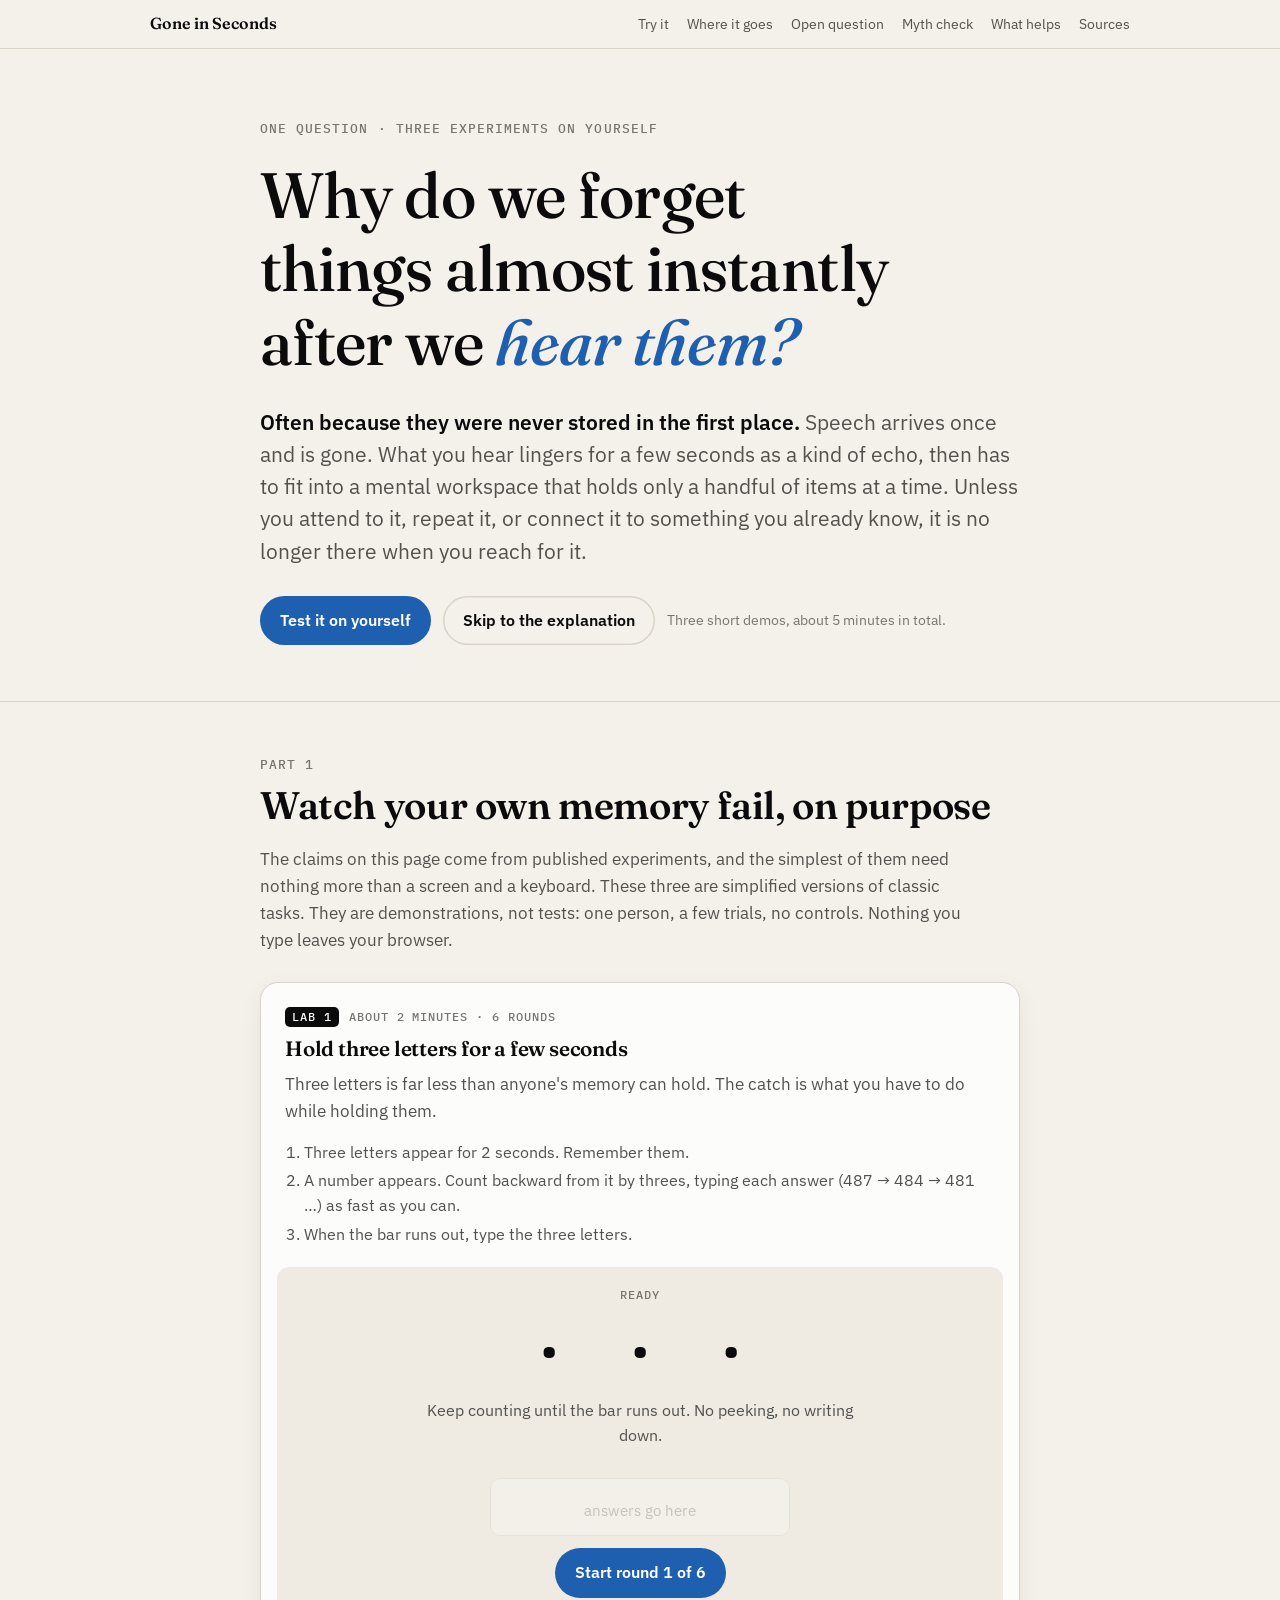
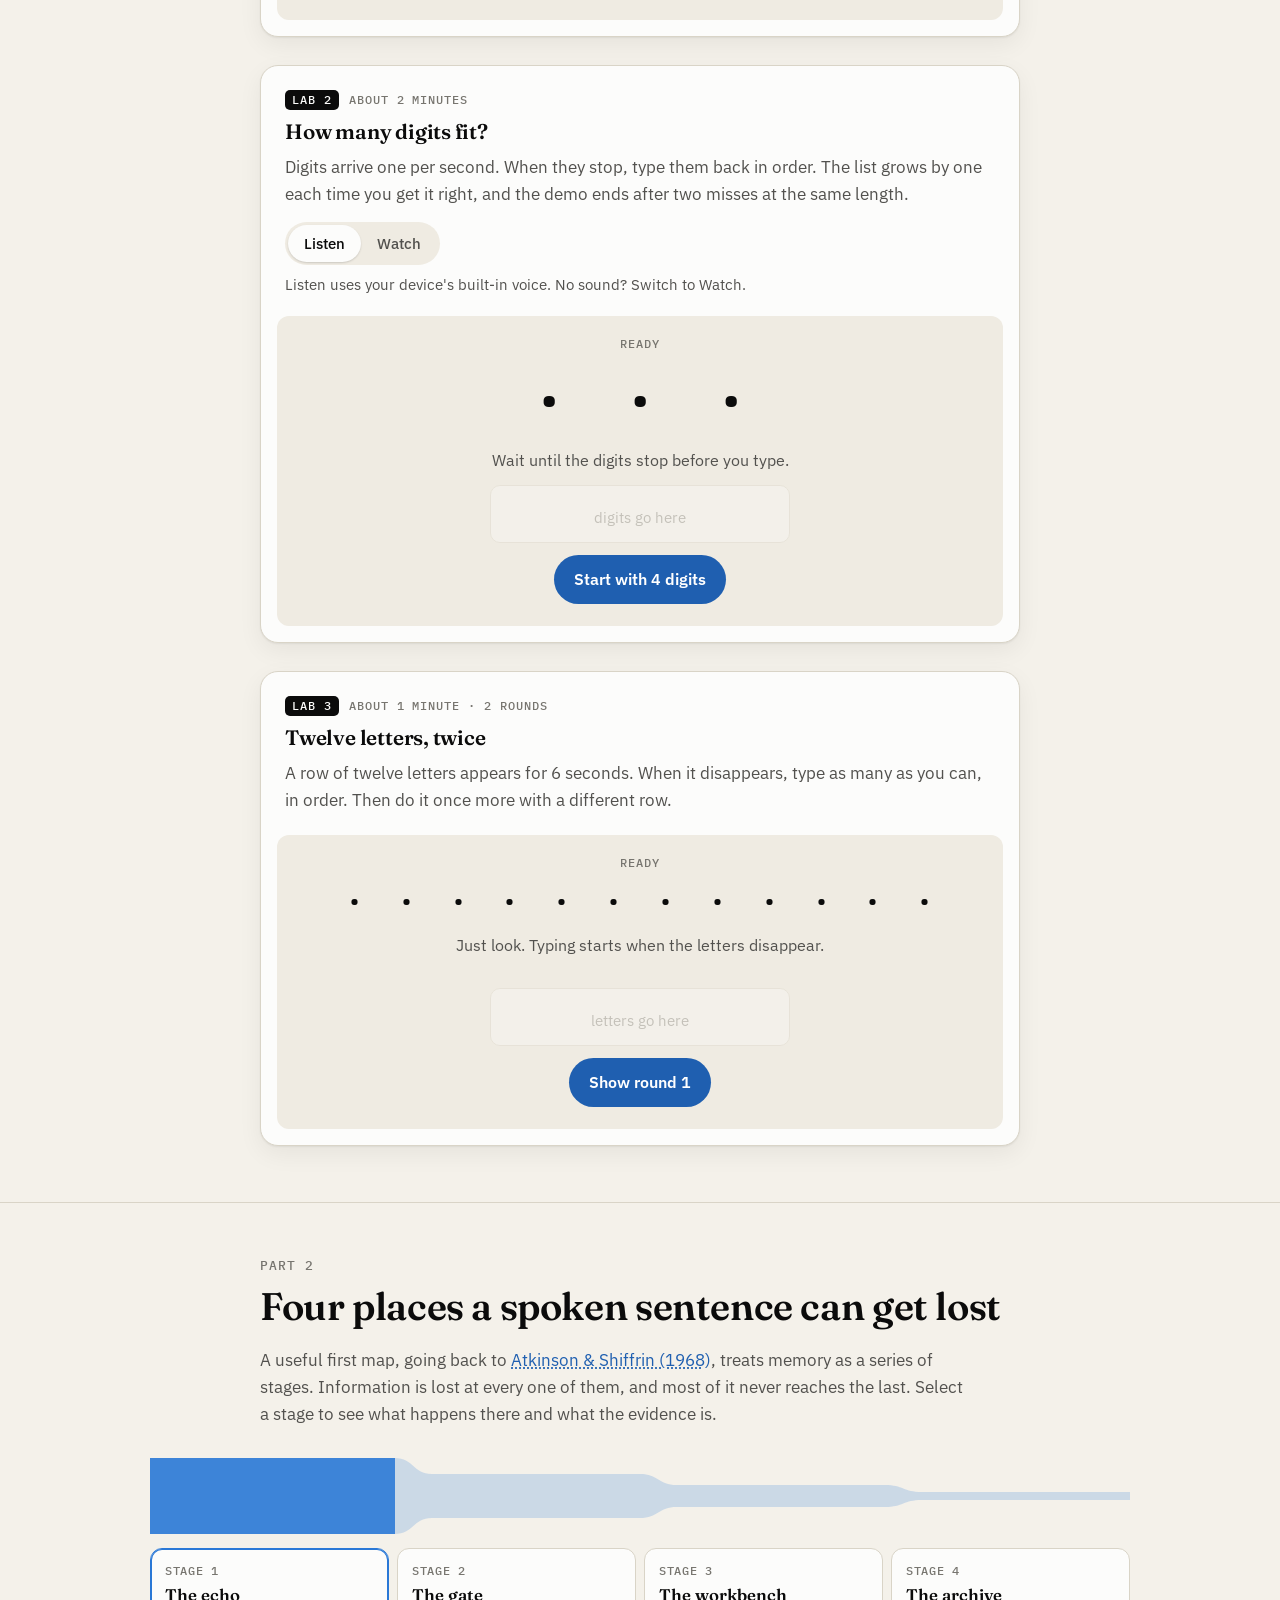
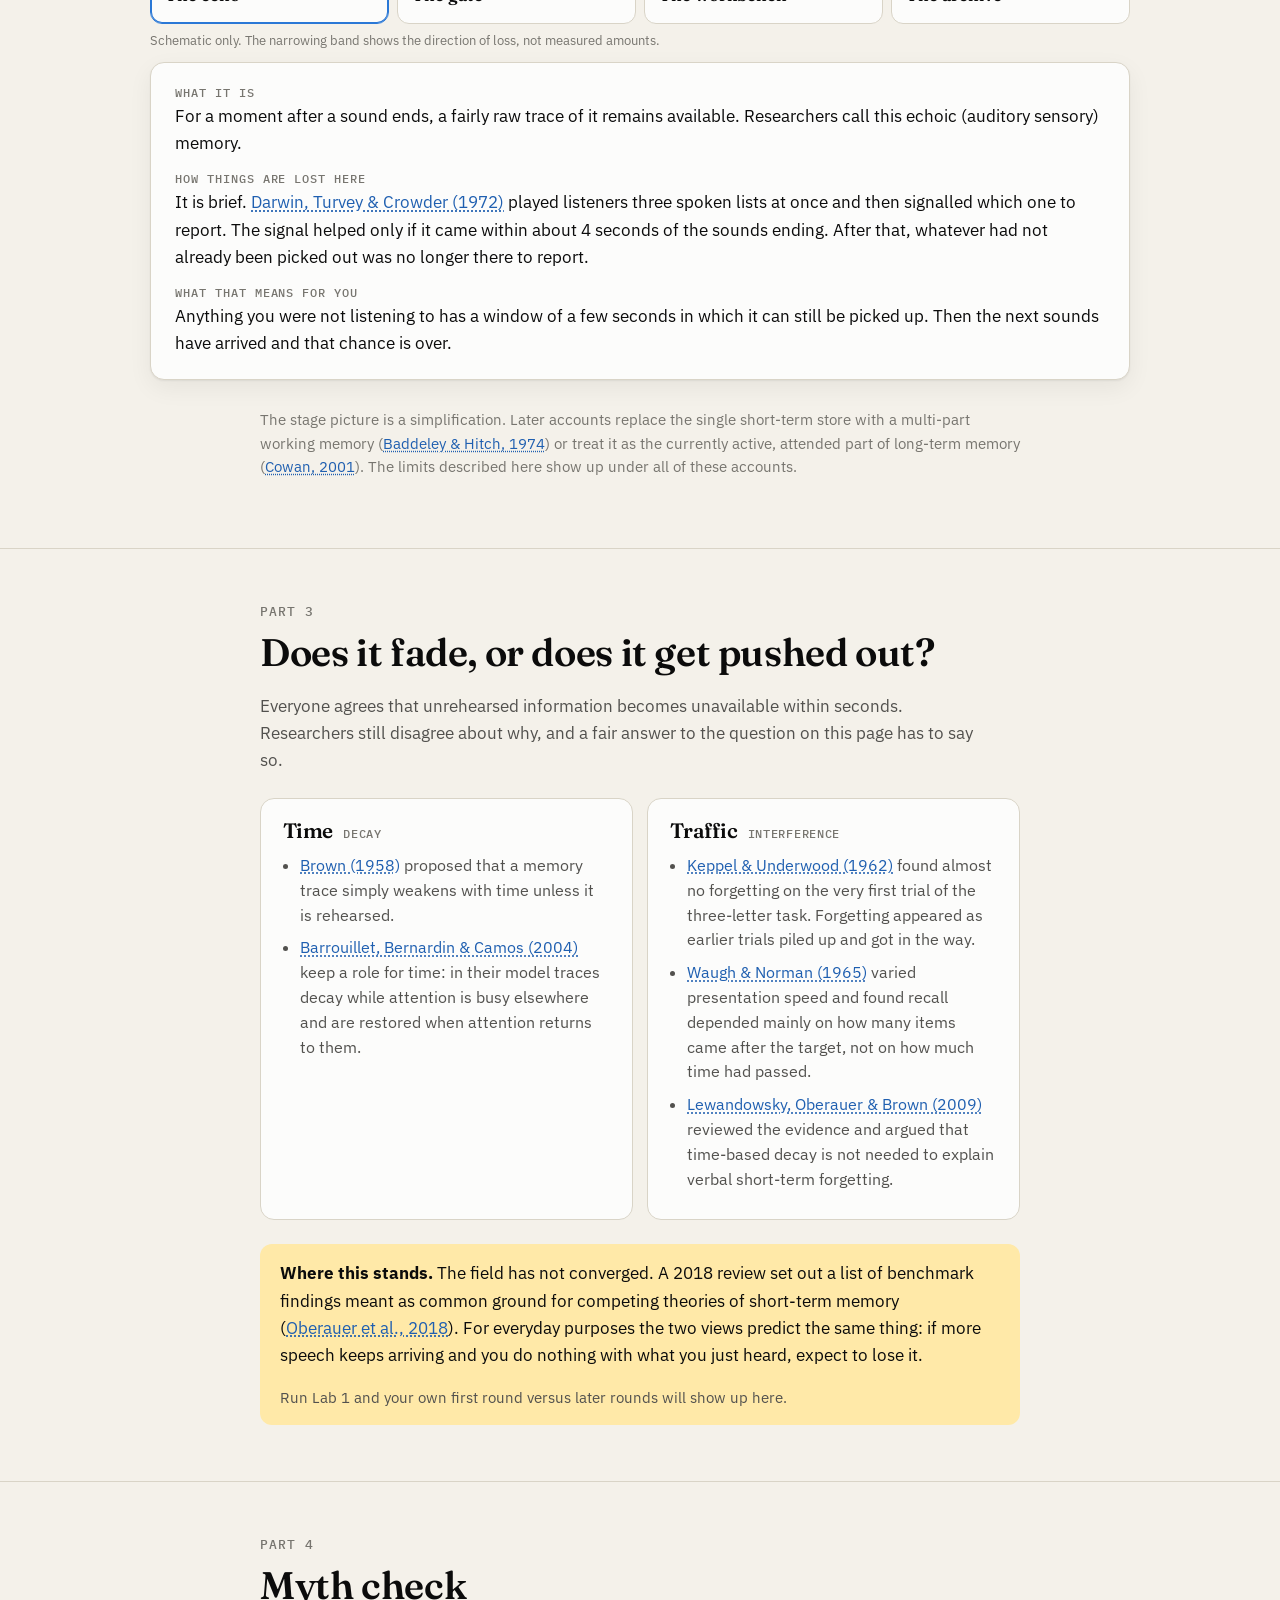
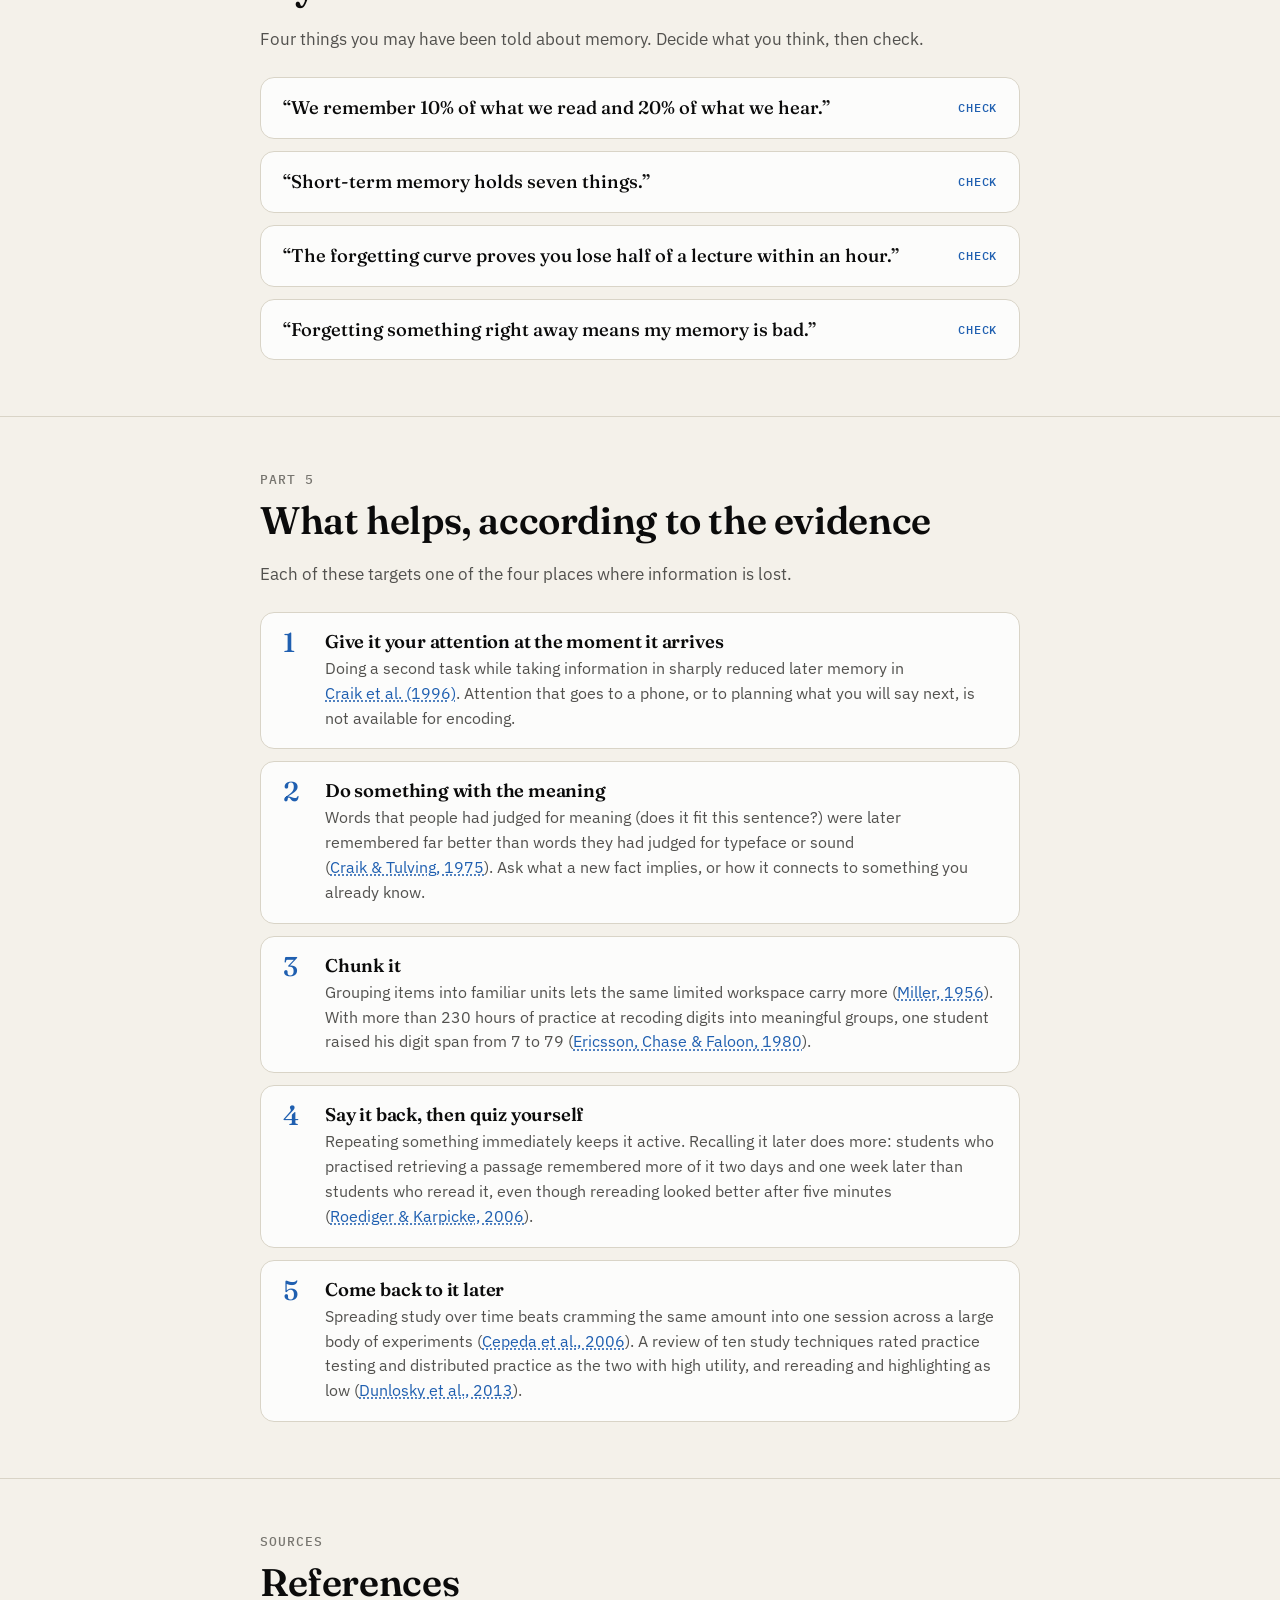
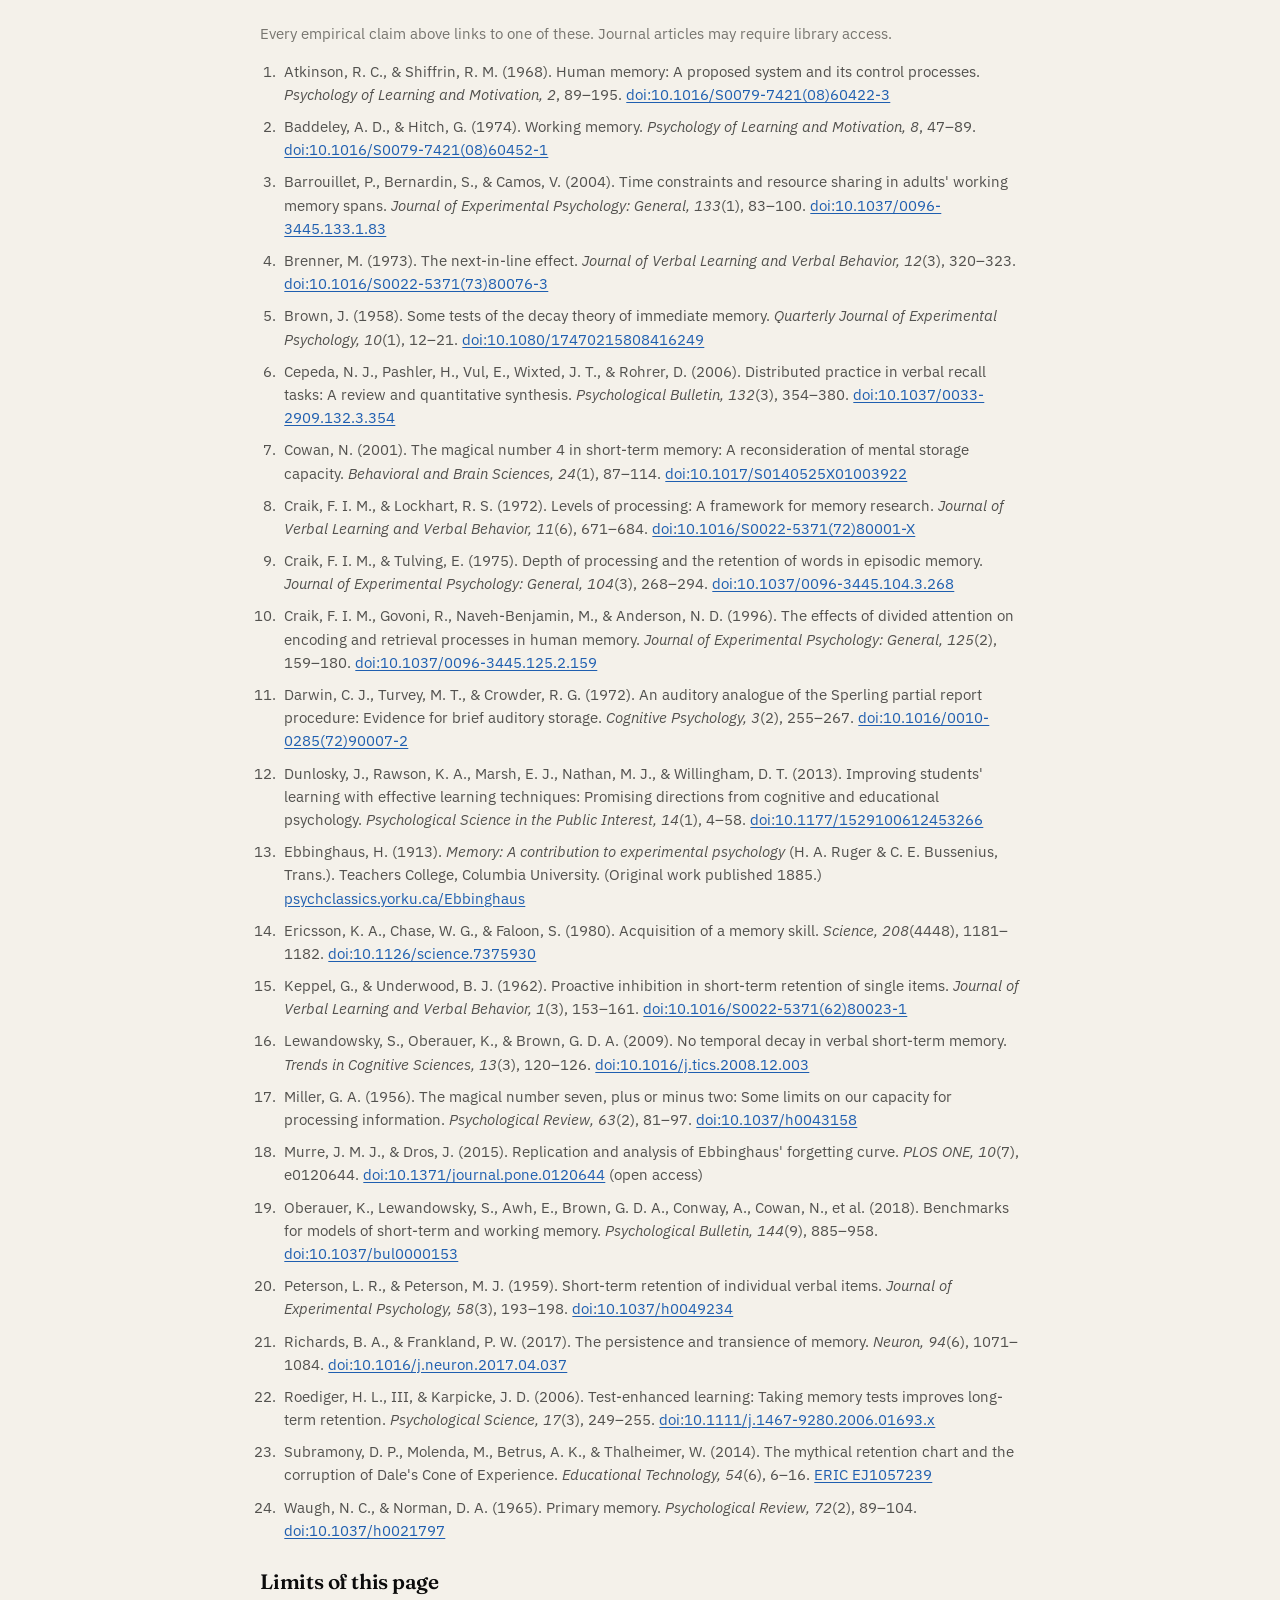
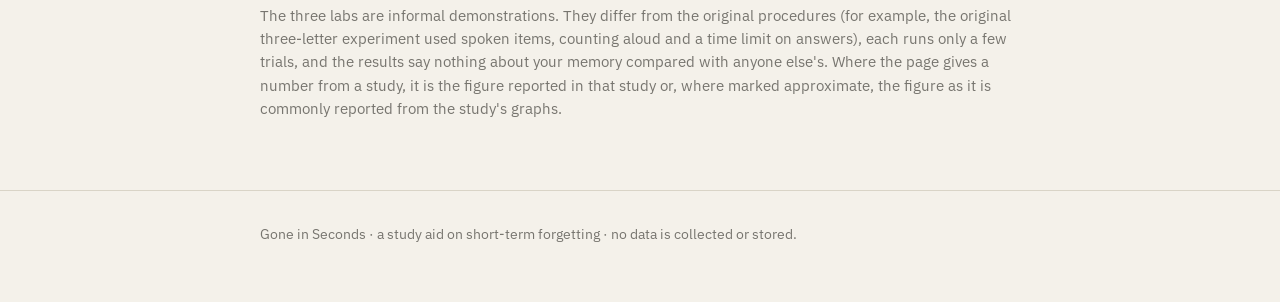
==== commit 2250f567: "Fix Enter-key double advance; tighten sourced wording; polish results Co-Authored-By: Claude Fable 5" ====
--- a/index.html
+++ b/index.html
@@ -3,6 +3,8 @@
 <head>
 <meta charset="utf-8">
 <meta name="viewport" content="width=device-width, initial-scale=1">
+<meta name="color-scheme" content="light dark">
+<link rel="icon" href="data:image/svg+xml,%3Csvg xmlns='http://www.w3.org/2000/svg' viewBox='0 0 32 32'%3E%3Crect width='32' height='32' rx='7' fill='%231f5fb0'/%3E%3Cpath d='M4 10h8v12H4zM12 13h8v6h-8zM20 15h8v2h-8z' fill='%23fff'/%3E%3C/svg%3E">
 <title>Gone in Seconds: why we forget what we just heard</title>
 <meta name="description" content="An interactive, sourced explainer for students: why we forget things almost instantly after hearing them, with three classic memory experiments you can run on yourself.">
 <link rel="preconnect" href="https://fonts.googleapis.com">
@@ -192,8 +194,9 @@
       </div>
     </div>
     <div class="callout">
-      <p><strong>Where this stands.</strong> A large review of findings that any theory of short-term memory must
-      explain treats the question as unsettled (<a class="cite" href="#r-oberauer">Oberauer et al., 2018</a>).
+      <p><strong>Where this stands.</strong> The field has not converged. A 2018 review set out a list of
+      benchmark findings meant as common ground for competing theories of short-term memory
+      (<a class="cite" href="#r-oberauer">Oberauer et al., 2018</a>).
       For everyday purposes the two views predict the same thing: if more speech keeps arriving and you do
       nothing with what you just heard, expect to lose it.</p>
       <p id="bp-order-note" class="note" style="margin-top:10px">Run Lab 1 and your own first round versus later rounds will show up here.</p>
@@ -246,7 +249,7 @@
         <summary><q>Forgetting something right away means my memory is bad.</q><span class="flip"></span></summary>
         <div class="myth-body">
           <span class="verdict">Not supported</span>
-          <p>The limits in Part 2 were measured in ordinary, healthy adults, most of them university students.
+          <p>The limits in Part 2 were measured in ordinary, healthy adults, many of them university students.
           Losing unrehearsed details within seconds is the normal result. Some researchers go further and
           argue that losing detail is part of what memory is for, because it favours flexible decisions over a
           perfect record (<a class="cite" href="#r-richards">Richards &amp; Frankland, 2017</a>). That is a
@@ -273,8 +276,8 @@
       </li>
       <li>
         <h3>Do something with the meaning</h3>
-        <p>People who judged whether a word fitted a sentence later remembered it far better than people who
-        judged its typeface or its sound (<a class="cite" href="#r-craik75">Craik &amp; Tulving, 1975</a>). Ask
+        <p>Words that people had judged for meaning (does it fit this sentence?) were later remembered far
+        better than words they had judged for typeface or sound (<a class="cite" href="#r-craik75">Craik &amp; Tulving, 1975</a>). Ask
         what a new fact implies, or how it connects to something you already know.</p>
       </li>
       <li>
--- a/styles.css
+++ b/styles.css
@@ -208,8 +208,8 @@
 .span-strip { display: grid; grid-template-columns: repeat(12, 1fr); gap: 3px; margin: 16px 0 4px; }
 .span-strip div { height: 34px; border-radius: 5px; background: var(--surface-2); display: grid; place-items: center; font: 500 13px var(--mono); color: var(--text-muted); }
 .span-strip div.fill { background: var(--series-1); color: #fff; }
-.span-marks { display: grid; grid-template-columns: repeat(12, 1fr); gap: 3px; font-size: 12.5px; color: var(--text-secondary); line-height: 1.25; }
-.span-marks div { border-top: 2px solid var(--text-muted); padding-top: 5px; margin-top: 4px; }
+.span-strip div.ref { box-shadow: inset 0 0 0 2px var(--text-primary); color: var(--text-primary); }
+.span-strip div.ref.fill { color: #fff; }
 
 /* ---------- leak diagram ---------- */
 .funnel { margin: 26px 0 0; }
@@ -283,3 +283,4 @@
   .fade-words span, .pulse i { animation: none; }
   .bar-fill { transition: none; }
 }
+.callout .note { color: var(--text-secondary); }
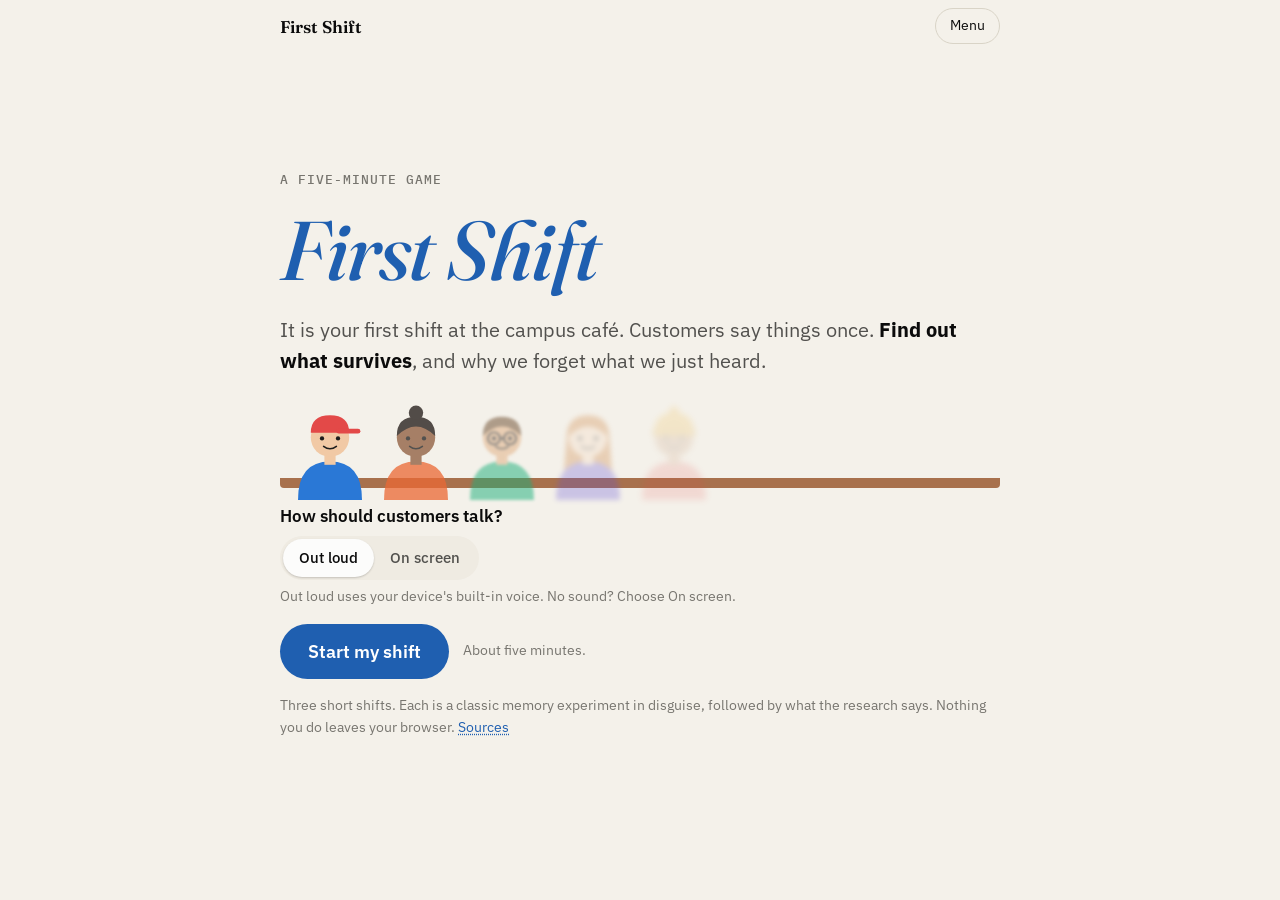
==== commit e8615561: "Turn the explainer into First Shift, a browser game Three café shifts, each a memory experiment in d" ====
--- a/index.html
+++ b/index.html
@@ -4,356 +4,128 @@
 <meta charset="utf-8">
 <meta name="viewport" content="width=device-width, initial-scale=1">
 <meta name="color-scheme" content="light dark">
-<link rel="icon" href="data:image/svg+xml,%3Csvg xmlns='http://www.w3.org/2000/svg' viewBox='0 0 32 32'%3E%3Crect width='32' height='32' rx='7' fill='%231f5fb0'/%3E%3Cpath d='M4 10h8v12H4zM12 13h8v6h-8zM20 15h8v2h-8z' fill='%23fff'/%3E%3C/svg%3E">
-<title>Gone in Seconds: why we forget what we just heard</title>
-<meta name="description" content="An interactive, sourced explainer for students: why we forget things almost instantly after hearing them, with three classic memory experiments you can run on yourself.">
+<title>First Shift: a game about forgetting what you just heard</title>
+<meta name="description" content="A five-minute browser game for students. Work a shift at a campus café and find out, with your own memory, why we forget things almost instantly after hearing them. Each level is a classic memory experiment in disguise, with sources.">
+<link rel="icon" href="data:image/svg+xml,%3Csvg xmlns='http://www.w3.org/2000/svg' viewBox='0 0 32 32'%3E%3Crect width='32' height='32' rx='7' fill='%231f5fb0'/%3E%3Cpath d='M9 12h12v7a5 5 0 0 1-5 5h-2a5 5 0 0 1-5-5zM21 14h2a2 2 0 0 1 0 5h-2' fill='none' stroke='%23fff' stroke-width='2.2'/%3E%3C/svg%3E">
 <link rel="preconnect" href="https://fonts.googleapis.com">
 <link rel="preconnect" href="https://fonts.gstatic.com" crossorigin>
 <link href="https://fonts.googleapis.com/css2?family=Fraunces:ital,opsz,wght@0,9..144,400..700;1,9..144,400..700&family=IBM+Plex+Mono:wght@400;500&family=IBM+Plex+Sans:wght@400;500;600&display=swap" rel="stylesheet">
 <link rel="stylesheet" href="styles.css">
 </head>
 <body>
-<a class="skip" href="#answer">Skip to content</a>
+<div id="app">
 
-<nav class="nav" aria-label="Sections">
-  <div class="wide nav-in">
-    <a class="brand" href="#top">Gone in Seconds</a>
-    <a href="#labs">Try it</a>
-    <a href="#why">Where it goes</a>
-    <a href="#debate">Open question</a>
-    <a href="#myths">Myth check</a>
-    <a href="#helps">What helps</a>
-    <a href="#sources">Sources</a>
-  </div>
-</nav>
+  <header class="hud">
+    <span class="brand">First Shift</span>
+    <span class="hud-shift" id="hud-shift"></span>
+    <span class="hud-tips" id="hud-tips" hidden>Tips <b id="tips">0</b></span>
+    <button class="icon-btn" id="btn-settings" type="button" aria-haspopup="dialog">Menu</button>
+  </header>
 
-<main id="top">
+  <main>
+    <!-- ============ TITLE ============ -->
+    <section class="screen" id="scr-title">
+      <p class="eyebrow">A five-minute game</p>
+      <h1>First Shift</h1>
+      <p class="lede">
+        It is your first shift at the campus café. Customers say things once.
+        <strong>Find out what survives</strong>, and why we forget what we just heard.
+      </p>
+      <div class="title-art" id="title-art" aria-hidden="true"></div>
+      <div class="choice">
+        <span class="choice-label" id="mode-label">How should customers talk?</span>
+        <div class="seg" role="group" aria-labelledby="mode-label">
+          <button type="button" id="mode-hear" aria-pressed="false">Out loud</button>
+          <button type="button" id="mode-read" aria-pressed="true">On screen</button>
+        </div>
+        <p class="note" id="mode-note">Out loud uses your device's built-in voice. No sound? Choose On screen.</p>
+      </div>
+      <div class="row">
+        <button class="btn big" id="btn-start" type="button">Start my shift</button>
+        <span class="note" id="best-note"></span>
+      </div>
+      <p class="note">
+        Three short shifts. Each is a classic memory experiment in disguise, followed by what the research says.
+        Nothing you do leaves your browser. <a class="cite" href="#sources-top">Sources</a>
+      </p>
+    </section>
 
-<header class="hero wrap" id="answer">
-  <p class="eyebrow">One question · three experiments on yourself</p>
-  <h1>Why do we forget things almost instantly after we <em class="fade-words"><span>hear</span> <span>them</span><span>?</span></em></h1>
-  <p class="lede">
-    <strong>Often because they were never stored in the first place.</strong>
-    Speech arrives once and is gone. What you hear lingers for a few seconds as a kind of echo, then has to fit
-    into a mental workspace that holds only a handful of items at a time. Unless you attend to it, repeat it,
-    or connect it to something you already know, it is no longer there when you reach for it.
-  </p>
-  <div class="hero-cta">
-    <a class="btn" href="#labs">Test it on yourself</a>
-    <a class="btn ghost" href="#why">Skip to the explanation</a>
-    <small>Three short demos, about 5 minutes in total.</small>
-  </div>
-</header>
+    <!-- ============ PLAY ============ -->
+    <section class="screen" id="scr-play" hidden>
+      <div class="scene" id="scene">
+        <div class="board" aria-hidden="true"><i></i><i></i><i></i></div>
+        <div class="pips" id="pips" aria-hidden="true"></div>
+        <div class="customer out" id="cust"></div>
+        <div class="bubble" id="bubble" hidden></div>
+        <div class="counter" aria-hidden="true"></div>
+      </div>
+      <div class="say" aria-live="polite">
+        <p class="kicker" id="kicker"></p>
+        <p class="prompt" id="prompt"></p>
+      </div>
+      <div class="timer" id="timer"><div class="timer-fill"></div></div>
+      <div class="work" id="work"></div>
+      <div class="actions" id="actions"></div>
+    </section>
 
-<!-- ======================= LABS ======================= -->
-<section id="labs">
-  <div class="wrap">
-    <span class="sec-num">Part 1</span>
-    <h2>Watch your own memory fail, on purpose</h2>
-    <p class="intro">
-      The claims on this page come from published experiments, and the simplest of them need nothing more than a
-      screen and a keyboard. These three are simplified versions of classic tasks. They are demonstrations, not
-      tests: one person, a few trials, no controls. Nothing you type leaves your browser.
-    </p>
+    <!-- ============ DEBRIEF / REPORT ============ -->
+    <section class="screen" id="scr-debrief" hidden>
+      <div class="card" id="debrief"></div>
+    </section>
+    <section class="screen" id="scr-report" hidden>
+      <div class="card" id="report"></div>
+    </section>
+  </main>
+</div>
 
-    <!-- LAB 1 -->
-    <article class="lab" id="lab-bp" aria-labelledby="bp-title">
-      <div class="lab-head">
-        <div class="lab-tag"><b>Lab 1</b> about 2 minutes · 6 rounds</div>
-        <h3 id="bp-title">Hold three letters for a few seconds</h3>
-        <p>Three letters is far less than anyone's memory can hold. The catch is what you have to do while holding them.</p>
-        <ol class="steps">
-          <li>Three letters appear for 2 seconds. Remember them.</li>
-          <li>A number appears. Count backward from it by threes, typing each answer (487 → 484 → 481 …) as fast as you can.</li>
-          <li>When the bar runs out, type the three letters.</li>
-        </ol>
-      </div>
-      <div class="stage">
-        <p class="stage-kicker" id="bp-kicker">Ready</p>
-        <div class="stage-big" id="bp-big" aria-hidden="true">· · ·</div>
-        <p class="stage-hint" id="bp-hint" aria-live="polite">Keep counting until the bar runs out. No peeking, no writing down.</p>
-        <div class="timer" id="bp-timer"><div class="timer-fill"></div></div>
-        <input id="bp-input" class="idle" type="text" inputmode="numeric" autocomplete="off" autocorrect="off" autocapitalize="characters" spellcheck="false" aria-label="Your answer" placeholder="answers go here">
-        <div class="stage-actions"><button class="btn" id="bp-btn" type="button">Start round 1 of 6</button></div>
-      </div>
-      <div class="results" id="bp-results" hidden></div>
-    </article>
-
-    <!-- LAB 2 -->
-    <article class="lab" id="lab-ds" aria-labelledby="ds-title">
-      <div class="lab-head">
-        <div class="lab-tag"><b>Lab 2</b> about 2 minutes</div>
-        <h3 id="ds-title">How many digits fit?</h3>
-        <p>
-          Digits arrive one per second. When they stop, type them back in order. The list grows by one each time
-          you get it right, and the demo ends after two misses at the same length.
-        </p>
-        <div class="seg" role="group" aria-label="How digits are presented">
-          <button type="button" id="ds-listen" aria-pressed="false">Listen</button>
-          <button type="button" id="ds-watch" aria-pressed="true">Watch</button>
-        </div>
-        <p class="note" id="ds-modenote" style="margin-top:8px">Listen uses your device's built-in voice. No sound? Switch to Watch.</p>
-      </div>
-      <div class="stage">
-        <p class="stage-kicker" id="ds-kicker">Ready</p>
-        <div class="stage-big" id="ds-big" aria-hidden="true">· · ·</div>
-        <p class="stage-hint" id="ds-hint" aria-live="polite">Wait until the digits stop before you type.</p>
-        <input id="ds-input" class="idle" type="text" inputmode="numeric" autocomplete="off" spellcheck="false" aria-label="Digits you remember" placeholder="digits go here">
-        <div class="stage-actions"><button class="btn" id="ds-btn" type="button">Start with 4 digits</button></div>
-      </div>
-      <div class="results" id="ds-results" hidden></div>
-    </article>
-
-    <!-- LAB 3 -->
-    <article class="lab" id="lab-ch" aria-labelledby="ch-title">
-      <div class="lab-head">
-        <div class="lab-tag"><b>Lab 3</b> about 1 minute · 2 rounds</div>
-        <h3 id="ch-title">Twelve letters, twice</h3>
-        <p>
-          A row of twelve letters appears for 6 seconds. When it disappears, type as many as you can, in order.
-          Then do it once more with a different row.
-        </p>
-      </div>
-      <div class="stage">
-        <p class="stage-kicker" id="ch-kicker">Ready</p>
-        <div class="stage-big sm" id="ch-big" aria-hidden="true">· · · · · · · · · · · ·</div>
-        <p class="stage-hint" id="ch-hint" aria-live="polite">Just look. Typing starts when the letters disappear.</p>
-        <div class="timer" id="ch-timer"><div class="timer-fill"></div></div>
-        <input id="ch-input" class="idle" type="text" autocomplete="off" autocorrect="off" autocapitalize="characters" spellcheck="false" maxlength="12" aria-label="Letters you remember" placeholder="letters go here">
-        <div class="stage-actions"><button class="btn" id="ch-btn" type="button">Show round 1</button></div>
-      </div>
-      <div class="results" id="ch-results" hidden></div>
-    </article>
-  </div>
-</section>
-
-<!-- ======================= WHY ======================= -->
-<section id="why">
-  <div class="wrap">
-    <span class="sec-num">Part 2</span>
-    <h2>Four places a spoken sentence can get lost</h2>
-    <p class="intro">
-      A useful first map, going back to
-      <a class="cite" href="#r-atkinson">Atkinson &amp; Shiffrin (1968)</a>, treats memory as a series of stages.
-      Information is lost at every one of them, and most of it never reaches the last. Select a stage to see
-      what happens there and what the evidence is.
-    </p>
-  </div>
-  <div class="wide">
-    <div class="funnel" aria-hidden="true">
-      <svg viewBox="0 0 800 84" preserveAspectRatio="none">
-        <path class="band" data-i="0" d="M0,4 L200,4 L200,80 L0,80 Z"/>
-        <path class="band" data-i="1" d="M200,4 C215,4 215,20 230,20 L400,20 L400,64 L230,64 C215,64 215,80 200,80 Z"/>
-        <path class="band" data-i="2" d="M400,20 C415,20 415,31 430,31 L600,31 L600,53 L430,53 C415,53 415,64 400,64 Z"/>
-        <path class="band" data-i="3" d="M600,31 C615,31 615,38 630,38 L800,38 L800,46 L630,46 C615,46 615,53 600,53 Z"/>
-      </svg>
-    </div>
-    <div class="tabs" role="tablist" aria-label="Stages of memory">
-      <button role="tab" id="tab-0" aria-controls="panel" aria-selected="true"><small>Stage 1</small><span>The echo</span></button>
-      <button role="tab" id="tab-1" aria-controls="panel" aria-selected="false" tabindex="-1"><small>Stage 2</small><span>The gate</span></button>
-      <button role="tab" id="tab-2" aria-controls="panel" aria-selected="false" tabindex="-1"><small>Stage 3</small><span>The workbench</span></button>
-      <button role="tab" id="tab-3" aria-controls="panel" aria-selected="false" tabindex="-1"><small>Stage 4</small><span>The archive</span></button>
-    </div>
-    <p class="funnel-cap">Schematic only. The narrowing band shows the direction of loss, not measured amounts.</p>
-    <div class="panel" id="panel" role="tabpanel" aria-labelledby="tab-0" tabindex="0"></div>
-  </div>
-  <div class="wrap" style="margin-top:28px">
-    <p class="note">
-      The stage picture is a simplification. Later accounts replace the single short-term store with a
-      multi-part working memory (<a class="cite" href="#r-baddeley">Baddeley &amp; Hitch, 1974</a>) or treat it as
-      the currently active, attended part of long-term memory (<a class="cite" href="#r-cowan">Cowan, 2001</a>).
-      The limits described here show up under all of these accounts.
-    </p>
-  </div>
-</section>
-
-<!-- ======================= DEBATE ======================= -->
-<section id="debate">
-  <div class="wrap">
-    <span class="sec-num">Part 3</span>
-    <h2>Does it fade, or does it get pushed out?</h2>
-    <p class="intro">
-      Everyone agrees that unrehearsed information becomes unavailable within seconds. Researchers still
-      disagree about why, and a fair answer to the question on this page has to say so.
-    </p>
-    <div class="versus">
-      <div class="side">
-        <h3>Time <small>decay</small></h3>
-        <ul>
-          <li><a class="cite" href="#r-brown">Brown (1958)</a> proposed that a memory trace simply weakens with time unless it is rehearsed.</li>
-          <li><a class="cite" href="#r-barrouillet">Barrouillet, Bernardin &amp; Camos (2004)</a> keep a role for time: in their model traces decay while attention is busy elsewhere and are restored when attention returns to them.</li>
-        </ul>
-      </div>
-      <div class="side">
-        <h3>Traffic <small>interference</small></h3>
-        <ul>
-          <li><a class="cite" href="#r-keppel">Keppel &amp; Underwood (1962)</a> found almost no forgetting on the very first trial of the three-letter task. Forgetting appeared as earlier trials piled up and got in the way.</li>
-          <li><a class="cite" href="#r-waugh">Waugh &amp; Norman (1965)</a> varied presentation speed and found recall depended mainly on how many items came after the target, not on how much time had passed.</li>
-          <li><a class="cite" href="#r-lewandowsky">Lewandowsky, Oberauer &amp; Brown (2009)</a> reviewed the evidence and argued that time-based decay is not needed to explain verbal short-term forgetting.</li>
-        </ul>
-      </div>
-    </div>
-    <div class="callout">
-      <p><strong>Where this stands.</strong> The field has not converged. A 2018 review set out a list of
-      benchmark findings meant as common ground for competing theories of short-term memory
-      (<a class="cite" href="#r-oberauer">Oberauer et al., 2018</a>).
-      For everyday purposes the two views predict the same thing: if more speech keeps arriving and you do
-      nothing with what you just heard, expect to lose it.</p>
-      <p id="bp-order-note" class="note" style="margin-top:10px">Run Lab 1 and your own first round versus later rounds will show up here.</p>
+<!-- ============ MENU ============ -->
+<dialog id="dlg-settings" aria-labelledby="set-title">
+  <h2 id="set-title">Menu</h2>
+  <div class="set-row">
+    <span id="set-voice-label">Customers talk</span>
+    <div class="seg" role="group" aria-labelledby="set-voice-label">
+      <button type="button" id="set-hear" aria-pressed="false">Out loud</button>
+      <button type="button" id="set-read" aria-pressed="true">On screen</button>
     </div>
   </div>
-</section>
-
-<!-- ======================= MYTHS ======================= -->
-<section id="myths">
-  <div class="wrap">
-    <span class="sec-num">Part 4</span>
-    <h2>Myth check</h2>
-    <p class="intro">Four things you may have been told about memory. Decide what you think, then check.</p>
-    <div class="myths">
-      <details class="myth">
-        <summary><q>We remember 10% of what we read and 20% of what we hear.</q><span class="flip"></span></summary>
-        <div class="myth-body">
-          <span class="verdict">No evidence behind it</span>
-          <p>These tidy percentages are usually attributed to Edgar Dale's "Cone of Experience". Dale's cone
-          contained no numbers, and a detailed search for the origin of the figures found no research that
-          supports them (<a class="cite" href="#r-subramony">Subramony et al., 2014</a>). How much of a talk you
-          retain depends on what you do with it, not on the fact that it reached you through your ears.</p>
-        </div>
-      </details>
-      <details class="myth">
-        <summary><q>Short-term memory holds seven things.</q><span class="flip"></span></summary>
-        <div class="myth-body">
-          <span class="verdict">Outdated shorthand</span>
-          <p><a class="cite" href="#r-miller">Miller (1956)</a> noted that people can repeat back about seven
-          digits, and in the same paper stressed that the unit is the chunk, not the item. When rehearsal
-          and grouping are prevented, the estimate drops to about four chunks, with a typical range of three
-          to five (<a class="cite" href="#r-cowan">Cowan, 2001</a>).</p>
-        </div>
-      </details>
-      <details class="myth">
-        <summary><q>The forgetting curve proves you lose half of a lecture within an hour.</q><span class="flip"></span></summary>
-        <div class="myth-body">
-          <span class="verdict">Over-reading one dataset</span>
-          <p>The curve comes from <a class="cite" href="#r-ebbinghaus">Ebbinghaus (1885)</a>, who tested one
-          person (himself) on lists of meaningless syllables. He did not measure the percentage recalled. He
-          measured <em>savings</em>: how much less time it took to relearn a list than to learn it the first time.</p>
-          <div class="viz" id="ebb-viz"></div>
-          <p>A modern replication with one participant found a similar curve
-          (<a class="cite" href="#r-murre">Murre &amp; Dros, 2015</a>), so the shape is real for that kind of
-          material. It does not tell you what share of a meaningful lecture you will remember, and it describes
-          forgetting over hours and days, not the seconds-long loss this page is about.</p>
-        </div>
-      </details>
-      <details class="myth">
-        <summary><q>Forgetting something right away means my memory is bad.</q><span class="flip"></span></summary>
-        <div class="myth-body">
-          <span class="verdict">Not supported</span>
-          <p>The limits in Part 2 were measured in ordinary, healthy adults, many of them university students.
-          Losing unrehearsed details within seconds is the normal result. Some researchers go further and
-          argue that losing detail is part of what memory is for, because it favours flexible decisions over a
-          perfect record (<a class="cite" href="#r-richards">Richards &amp; Frankland, 2017</a>). That is a
-          theoretical argument, not a settled finding. This page cannot assess anyone's memory; if yours has
-          changed in a way that worries you, that is a question for a clinician.</p>
-        </div>
-      </details>
+  <div class="set-row">
+    <span id="set-sfx-label">Sound effects</span>
+    <div class="seg" role="group" aria-labelledby="set-sfx-label">
+      <button type="button" id="set-sfx-on" aria-pressed="true">On</button>
+      <button type="button" id="set-sfx-off" aria-pressed="false">Off</button>
     </div>
   </div>
-</section>
+  <div class="row">
+    <button class="btn ghost" id="btn-sources" type="button">Sources</button>
+    <button class="btn ghost" id="btn-quit" type="button">Quit to title</button>
+    <button class="btn" id="btn-close-settings" type="button">Back to the game</button>
+  </div>
+</dialog>
 
-<!-- ======================= HELPS ======================= -->
-<section id="helps">
-  <div class="wrap">
-    <span class="sec-num">Part 5</span>
-    <h2>What helps, according to the evidence</h2>
-    <p class="intro">Each of these targets one of the four places where information is lost.</p>
-    <ol class="helps">
-      <li>
-        <h3>Give it your attention at the moment it arrives</h3>
-        <p>Doing a second task while taking information in sharply reduced later memory in
-        <a class="cite" href="#r-craik96">Craik et al. (1996)</a>. Attention that goes to a phone, or to planning
-        what you will say next, is not available for encoding.</p>
-      </li>
-      <li>
-        <h3>Do something with the meaning</h3>
-        <p>Words that people had judged for meaning (does it fit this sentence?) were later remembered far
-        better than words they had judged for typeface or sound (<a class="cite" href="#r-craik75">Craik &amp; Tulving, 1975</a>). Ask
-        what a new fact implies, or how it connects to something you already know.</p>
-      </li>
-      <li>
-        <h3>Chunk it</h3>
-        <p>Grouping items into familiar units lets the same limited workspace carry more
-        (<a class="cite" href="#r-miller">Miller, 1956</a>). With more than 230 hours of practice at recoding
-        digits into meaningful groups, one student raised his digit span from 7 to 79
-        (<a class="cite" href="#r-ericsson">Ericsson, Chase &amp; Faloon, 1980</a>).</p>
-      </li>
-      <li>
-        <h3>Say it back, then quiz yourself</h3>
-        <p>Repeating something immediately keeps it active. Recalling it later does more: students who
-        practised retrieving a passage remembered more of it two days and one week later than students who
-        reread it, even though rereading looked better after five minutes
-        (<a class="cite" href="#r-roediger">Roediger &amp; Karpicke, 2006</a>).</p>
-      </li>
-      <li>
-        <h3>Come back to it later</h3>
-        <p>Spreading study over time beats cramming the same amount into one session across a large body of
-        experiments (<a class="cite" href="#r-cepeda">Cepeda et al., 2006</a>). A review of ten study
-        techniques rated practice testing and distributed practice as the two with high utility, and
-        rereading and highlighting as low (<a class="cite" href="#r-dunlosky">Dunlosky et al., 2013</a>).</p>
-      </li>
-    </ol>
-  </div>
-</section>
+<!-- ============ SOURCES ============ -->
+<dialog id="dlg-sources" aria-labelledby="sources-top">
+  <h2 id="sources-top">Sources</h2>
+  <p class="note">Every research claim in the game points to one of these. Journal articles may require library access.</p>
+  <ol class="refs">
+    <li id="r-brenner">Brenner, M. (1973). The next-in-line effect. <i>Journal of Verbal Learning and Verbal Behavior, 12</i>(3), 320–323. <a href="https://doi.org/10.1016/S0022-5371(73)80076-3">doi:10.1016/S0022-5371(73)80076-3</a></li>
+    <li id="r-brown">Brown, J. (1958). Some tests of the decay theory of immediate memory. <i>Quarterly Journal of Experimental Psychology, 10</i>(1), 12–21. <a href="https://doi.org/10.1080/17470215808416249">doi:10.1080/17470215808416249</a></li>
+    <li id="r-cowan">Cowan, N. (2001). The magical number 4 in short-term memory: A reconsideration of mental storage capacity. <i>Behavioral and Brain Sciences, 24</i>(1), 87–114. <a href="https://doi.org/10.1017/S0140525X01003922">doi:10.1017/S0140525X01003922</a></li>
+    <li id="r-craik96">Craik, F. I. M., Govoni, R., Naveh-Benjamin, M., &amp; Anderson, N. D. (1996). The effects of divided attention on encoding and retrieval processes in human memory. <i>Journal of Experimental Psychology: General, 125</i>(2), 159–180. <a href="https://doi.org/10.1037/0096-3445.125.2.159">doi:10.1037/0096-3445.125.2.159</a></li>
+    <li id="r-ericsson">Ericsson, K. A., Chase, W. G., &amp; Faloon, S. (1980). Acquisition of a memory skill. <i>Science, 208</i>(4448), 1181–1182. <a href="https://doi.org/10.1126/science.7375930">doi:10.1126/science.7375930</a></li>
+    <li id="r-keppel">Keppel, G., &amp; Underwood, B. J. (1962). Proactive inhibition in short-term retention of single items. <i>Journal of Verbal Learning and Verbal Behavior, 1</i>(3), 153–161. <a href="https://doi.org/10.1016/S0022-5371(62)80023-1">doi:10.1016/S0022-5371(62)80023-1</a></li>
+    <li id="r-miller">Miller, G. A. (1956). The magical number seven, plus or minus two: Some limits on our capacity for processing information. <i>Psychological Review, 63</i>(2), 81–97. <a href="https://doi.org/10.1037/h0043158">doi:10.1037/h0043158</a></li>
+    <li id="r-peterson">Peterson, L. R., &amp; Peterson, M. J. (1959). Short-term retention of individual verbal items. <i>Journal of Experimental Psychology, 58</i>(3), 193–198. <a href="https://doi.org/10.1037/h0049234">doi:10.1037/h0049234</a></li>
+  </ol>
+  <h3>Limits of this game</h3>
+  <p class="note">
+    The shifts are simplified, informal versions of laboratory tasks. They use café orders and names where the
+    original studies used letters, digits and word lists, each runs only a few trials, and the results cannot
+    measure your memory or compare it with anyone else's. Where a number comes from a study, it is the figure
+    reported there or, where marked approximate, the figure as commonly reported from the study's graphs.
+  </p>
+  <div class="row"><button class="btn" id="btn-close-sources" type="button">Close</button></div>
+</dialog>
 
-<!-- ======================= SOURCES ======================= -->
-<section id="sources">
-  <div class="wrap">
-    <span class="sec-num">Sources</span>
-    <h2>References</h2>
-    <p class="note">Every empirical claim above links to one of these. Journal articles may require library access.</p>
-    <ol class="refs">
-      <li id="r-atkinson">Atkinson, R. C., &amp; Shiffrin, R. M. (1968). Human memory: A proposed system and its control processes. <i>Psychology of Learning and Motivation, 2</i>, 89–195. <a href="https://doi.org/10.1016/S0079-7421(08)60422-3">doi:10.1016/S0079-7421(08)60422-3</a></li>
-      <li id="r-baddeley">Baddeley, A. D., &amp; Hitch, G. (1974). Working memory. <i>Psychology of Learning and Motivation, 8</i>, 47–89. <a href="https://doi.org/10.1016/S0079-7421(08)60452-1">doi:10.1016/S0079-7421(08)60452-1</a></li>
-      <li id="r-barrouillet">Barrouillet, P., Bernardin, S., &amp; Camos, V. (2004). Time constraints and resource sharing in adults' working memory spans. <i>Journal of Experimental Psychology: General, 133</i>(1), 83–100. <a href="https://doi.org/10.1037/0096-3445.133.1.83">doi:10.1037/0096-3445.133.1.83</a></li>
-      <li id="r-brenner">Brenner, M. (1973). The next-in-line effect. <i>Journal of Verbal Learning and Verbal Behavior, 12</i>(3), 320–323. <a href="https://doi.org/10.1016/S0022-5371(73)80076-3">doi:10.1016/S0022-5371(73)80076-3</a></li>
-      <li id="r-brown">Brown, J. (1958). Some tests of the decay theory of immediate memory. <i>Quarterly Journal of Experimental Psychology, 10</i>(1), 12–21. <a href="https://doi.org/10.1080/17470215808416249">doi:10.1080/17470215808416249</a></li>
-      <li id="r-cepeda">Cepeda, N. J., Pashler, H., Vul, E., Wixted, J. T., &amp; Rohrer, D. (2006). Distributed practice in verbal recall tasks: A review and quantitative synthesis. <i>Psychological Bulletin, 132</i>(3), 354–380. <a href="https://doi.org/10.1037/0033-2909.132.3.354">doi:10.1037/0033-2909.132.3.354</a></li>
-      <li id="r-cowan">Cowan, N. (2001). The magical number 4 in short-term memory: A reconsideration of mental storage capacity. <i>Behavioral and Brain Sciences, 24</i>(1), 87–114. <a href="https://doi.org/10.1017/S0140525X01003922">doi:10.1017/S0140525X01003922</a></li>
-      <li id="r-craik72">Craik, F. I. M., &amp; Lockhart, R. S. (1972). Levels of processing: A framework for memory research. <i>Journal of Verbal Learning and Verbal Behavior, 11</i>(6), 671–684. <a href="https://doi.org/10.1016/S0022-5371(72)80001-X">doi:10.1016/S0022-5371(72)80001-X</a></li>
-      <li id="r-craik75">Craik, F. I. M., &amp; Tulving, E. (1975). Depth of processing and the retention of words in episodic memory. <i>Journal of Experimental Psychology: General, 104</i>(3), 268–294. <a href="https://doi.org/10.1037/0096-3445.104.3.268">doi:10.1037/0096-3445.104.3.268</a></li>
-      <li id="r-craik96">Craik, F. I. M., Govoni, R., Naveh-Benjamin, M., &amp; Anderson, N. D. (1996). The effects of divided attention on encoding and retrieval processes in human memory. <i>Journal of Experimental Psychology: General, 125</i>(2), 159–180. <a href="https://doi.org/10.1037/0096-3445.125.2.159">doi:10.1037/0096-3445.125.2.159</a></li>
-      <li id="r-darwin">Darwin, C. J., Turvey, M. T., &amp; Crowder, R. G. (1972). An auditory analogue of the Sperling partial report procedure: Evidence for brief auditory storage. <i>Cognitive Psychology, 3</i>(2), 255–267. <a href="https://doi.org/10.1016/0010-0285(72)90007-2">doi:10.1016/0010-0285(72)90007-2</a></li>
-      <li id="r-dunlosky">Dunlosky, J., Rawson, K. A., Marsh, E. J., Nathan, M. J., &amp; Willingham, D. T. (2013). Improving students' learning with effective learning techniques: Promising directions from cognitive and educational psychology. <i>Psychological Science in the Public Interest, 14</i>(1), 4–58. <a href="https://doi.org/10.1177/1529100612453266">doi:10.1177/1529100612453266</a></li>
-      <li id="r-ebbinghaus">Ebbinghaus, H. (1913). <i>Memory: A contribution to experimental psychology</i> (H. A. Ruger &amp; C. E. Bussenius, Trans.). Teachers College, Columbia University. (Original work published 1885.) <a href="https://psychclassics.yorku.ca/Ebbinghaus/index.htm">psychclassics.yorku.ca/Ebbinghaus</a></li>
-      <li id="r-ericsson">Ericsson, K. A., Chase, W. G., &amp; Faloon, S. (1980). Acquisition of a memory skill. <i>Science, 208</i>(4448), 1181–1182. <a href="https://doi.org/10.1126/science.7375930">doi:10.1126/science.7375930</a></li>
-      <li id="r-keppel">Keppel, G., &amp; Underwood, B. J. (1962). Proactive inhibition in short-term retention of single items. <i>Journal of Verbal Learning and Verbal Behavior, 1</i>(3), 153–161. <a href="https://doi.org/10.1016/S0022-5371(62)80023-1">doi:10.1016/S0022-5371(62)80023-1</a></li>
-      <li id="r-lewandowsky">Lewandowsky, S., Oberauer, K., &amp; Brown, G. D. A. (2009). No temporal decay in verbal short-term memory. <i>Trends in Cognitive Sciences, 13</i>(3), 120–126. <a href="https://doi.org/10.1016/j.tics.2008.12.003">doi:10.1016/j.tics.2008.12.003</a></li>
-      <li id="r-miller">Miller, G. A. (1956). The magical number seven, plus or minus two: Some limits on our capacity for processing information. <i>Psychological Review, 63</i>(2), 81–97. <a href="https://doi.org/10.1037/h0043158">doi:10.1037/h0043158</a></li>
-      <li id="r-murre">Murre, J. M. J., &amp; Dros, J. (2015). Replication and analysis of Ebbinghaus' forgetting curve. <i>PLOS ONE, 10</i>(7), e0120644. <a href="https://doi.org/10.1371/journal.pone.0120644">doi:10.1371/journal.pone.0120644</a> (open access)</li>
-      <li id="r-oberauer">Oberauer, K., Lewandowsky, S., Awh, E., Brown, G. D. A., Conway, A., Cowan, N., et al. (2018). Benchmarks for models of short-term and working memory. <i>Psychological Bulletin, 144</i>(9), 885–958. <a href="https://doi.org/10.1037/bul0000153">doi:10.1037/bul0000153</a></li>
-      <li id="r-peterson">Peterson, L. R., &amp; Peterson, M. J. (1959). Short-term retention of individual verbal items. <i>Journal of Experimental Psychology, 58</i>(3), 193–198. <a href="https://doi.org/10.1037/h0049234">doi:10.1037/h0049234</a></li>
-      <li id="r-richards">Richards, B. A., &amp; Frankland, P. W. (2017). The persistence and transience of memory. <i>Neuron, 94</i>(6), 1071–1084. <a href="https://doi.org/10.1016/j.neuron.2017.04.037">doi:10.1016/j.neuron.2017.04.037</a></li>
-      <li id="r-roediger">Roediger, H. L., III, &amp; Karpicke, J. D. (2006). Test-enhanced learning: Taking memory tests improves long-term retention. <i>Psychological Science, 17</i>(3), 249–255. <a href="https://doi.org/10.1111/j.1467-9280.2006.01693.x">doi:10.1111/j.1467-9280.2006.01693.x</a></li>
-      <li id="r-subramony">Subramony, D. P., Molenda, M., Betrus, A. K., &amp; Thalheimer, W. (2014). The mythical retention chart and the corruption of Dale's Cone of Experience. <i>Educational Technology, 54</i>(6), 6–16. <a href="https://eric.ed.gov/?id=EJ1057239">ERIC EJ1057239</a></li>
-      <li id="r-waugh">Waugh, N. C., &amp; Norman, D. A. (1965). Primary memory. <i>Psychological Review, 72</i>(2), 89–104. <a href="https://doi.org/10.1037/h0021797">doi:10.1037/h0021797</a></li>
-    </ol>
-    <h3 style="margin-top:28px">Limits of this page</h3>
-    <p class="note">
-      The three labs are informal demonstrations. They differ from the original procedures (for example, the
-      original three-letter experiment used spoken items, counting aloud and a time limit on answers), each
-      runs only a few trials, and the results say nothing about your memory compared with anyone else's.
-      Where the page gives a number from a study, it is the figure reported in that study or, where marked
-      approximate, the figure as it is commonly reported from the study's graphs.
-    </p>
-  </div>
-</section>
-
-</main>
-
-<footer>
-  <div class="wrap">Gone in Seconds · a study aid on short-term forgetting · no data is collected or stored.</div>
-</footer>
-
-<script src="app.js"></script>
+<script src="game.js"></script>
 </body>
 </html>
--- a/styles.css
+++ b/styles.css
@@ -11,10 +11,14 @@
   --accent: #1f5fb0;
   --accent-ink: #ffffff;
   --series-1: #2a78d6;
-  --series-2: #eb6834;
   --good: #1a7f4b;
   --bad: #b3261e;
   --mark: #ffe9a8;
+  --wall: #e9dfcb;
+  --wall-2: #dccfb4;
+  --counter: #8a5a3c;
+  --counter-top: #a8714d;
+  --board: #2c3a36;
   --shadow: 0 1px 2px rgba(20, 18, 10, .06), 0 8px 24px rgba(20, 18, 10, .06);
   --serif: "Fraunces", "Iowan Old Style", Georgia, serif;
   --sans: "IBM Plex Sans", system-ui, -apple-system, "Segoe UI", sans-serif;
@@ -25,7 +29,7 @@
     color-scheme: dark;
     --bg: #111110;
     --surface-1: #1a1a19;
-    --surface-2: #242422;
+    --surface-2: #262624;
     --line: #37362f;
     --text-primary: #f0efec;
     --text-secondary: #c3c2b7;
@@ -33,254 +37,197 @@
     --accent: #7db2f2;
     --accent-ink: #0b0b0b;
     --series-1: #3987e5;
-    --series-2: #d95926;
     --good: #55c08a;
     --bad: #f08a80;
     --mark: #57461a;
+    --wall: #2b2a26;
+    --wall-2: #34322c;
+    --counter: #4a3324;
+    --counter-top: #62442f;
+    --board: #101614;
     --shadow: 0 1px 2px rgba(0, 0, 0, .4), 0 8px 24px rgba(0, 0, 0, .25);
   }
 }
 
 /* ---------- base ---------- */
 *, *::before, *::after { box-sizing: border-box; }
-html { scroll-behavior: smooth; scroll-padding-top: 64px; -webkit-text-size-adjust: 100%; }
-body {
-  margin: 0;
-  background: var(--bg);
-  color: var(--text-primary);
-  font: 400 17px/1.6 var(--sans);
-  overflow-x: hidden;
-}
+html { -webkit-text-size-adjust: 100%; }
+body { margin: 0; background: var(--bg); color: var(--text-primary); font: 400 16.5px/1.55 var(--sans); overflow-x: hidden; }
 h1, h2, h3 { font-family: var(--serif); font-weight: 600; line-height: 1.15; letter-spacing: -.01em; margin: 0; text-wrap: balance; }
-p { margin: 0 0 1em; }
+p { margin: 0 0 .8em; }
 a { color: var(--accent); text-underline-offset: 2px; }
-a.cite { text-decoration-style: dotted; white-space: nowrap; }
-button { font: inherit; }
-:focus-visible { outline: 3px solid var(--series-1); outline-offset: 2px; border-radius: 4px; }
-.wrap { width: min(100% - 32px, 760px); margin-inline: auto; }
-.wide { width: min(100% - 32px, 980px); margin-inline: auto; }
-.skip { position: absolute; left: -999px; }
-.skip:focus { left: 16px; top: 8px; z-index: 50; background: var(--surface-1); padding: 8px 12px; }
-
-/* ---------- nav ---------- */
-.nav {
-  position: sticky; top: 0; z-index: 20;
-  background: color-mix(in srgb, var(--bg) 88%, transparent);
-  backdrop-filter: blur(8px);
-  border-bottom: 1px solid var(--line);
-}
-.nav-in { display: flex; gap: 4px 18px; align-items: center; min-height: 48px; overflow-x: auto; scrollbar-width: none; }
-.nav-in::-webkit-scrollbar { display: none; }
-.nav a { color: var(--text-secondary); text-decoration: none; font-size: 14px; white-space: nowrap; padding: 6px 0; }
-.nav a:hover { color: var(--text-primary); }
-.nav .brand { font-family: var(--serif); font-weight: 600; color: var(--text-primary); font-size: 16px; margin-right: auto; padding-right: 12px; }
-
-/* ---------- hero ---------- */
-.hero { padding: 72px 0 56px; }
-.eyebrow { font: 500 13px/1.3 var(--mono); letter-spacing: .08em; text-transform: uppercase; color: var(--text-muted); margin-bottom: 20px; }
-.hero h1 { font-size: clamp(2.2rem, 6.2vw, 4rem); font-weight: 500; }
-.hero h1 em { font-style: italic; color: var(--accent); }
-.fade-words span { animation: fadeword 5s ease-in-out infinite alternate; }
-.fade-words span:nth-child(2) { animation-delay: .5s; }
-.fade-words span:nth-child(3) { animation-delay: 1s; }
-@keyframes fadeword { 0%, 35% { opacity: 1; filter: none; } 100% { opacity: .22; filter: blur(1.5px); } }
-.lede { font-size: clamp(1.1rem, 2.4vw, 1.3rem); line-height: 1.55; color: var(--text-secondary); margin-top: 28px; max-width: 40em; }
-.lede strong { color: var(--text-primary); font-weight: 600; }
-.hero-cta { display: flex; flex-wrap: wrap; gap: 12px; margin-top: 28px; align-items: center; }
-.hero-cta small { color: var(--text-muted); }
-
-/* ---------- sections ---------- */
-section { padding: 56px 0; border-top: 1px solid var(--line); }
-.sec-num { font: 500 13px/1 var(--mono); color: var(--text-muted); letter-spacing: .08em; text-transform: uppercase; display: block; margin-bottom: 12px; }
-h2 { font-size: clamp(1.7rem, 4vw, 2.4rem); margin-bottom: 18px; }
-h3 { font-size: 1.3rem; margin-bottom: 10px; }
-.intro { color: var(--text-secondary); max-width: 42em; }
-.note { font-size: 14.5px; color: var(--text-muted); }
+a.cite { text-decoration-style: dotted; }
+button { font: inherit; color: inherit; }
+[hidden] { display: none !important; }
+:focus-visible { outline: 3px solid var(--series-1); outline-offset: 2px; border-radius: 6px; }
+.note { font-size: 14px; color: var(--text-muted); }
+.eyebrow, .kicker { font: 500 12.5px/1.3 var(--mono); letter-spacing: .08em; text-transform: uppercase; color: var(--text-muted); margin: 0; }
+
+#app { width: min(100% - 24px, 720px); margin-inline: auto; min-height: 100dvh; display: flex; flex-direction: column; }
+main { flex: 1; display: flex; flex-direction: column; padding-bottom: 20px; }
+.screen { display: flex; flex-direction: column; gap: 12px; flex: 1; }
+.row { display: flex; flex-wrap: wrap; gap: 10px 14px; align-items: center; }
+
+/* ---------- hud ---------- */
+.hud { display: flex; align-items: center; gap: 12px; min-height: 52px; }
+.brand { font: 600 17px var(--serif); }
+.hud-shift { font: 500 12.5px var(--mono); letter-spacing: .06em; text-transform: uppercase; color: var(--text-muted); margin-right: auto; }
+.hud-tips { font-size: 14.5px; color: var(--text-secondary); background: var(--surface-1); border: 1px solid var(--line); border-radius: 999px; padding: 4px 12px; }
+.hud-tips b { font: 600 16px var(--serif); color: var(--text-primary); display: inline-block; min-width: 1.2em; text-align: right; }
+.hud-tips.bump b { animation: bump .35s ease; }
+@keyframes bump { 40% { transform: scale(1.35); color: var(--good); } }
+.icon-btn { appearance: none; background: transparent; border: 1.5px solid var(--line); border-radius: 999px; padding: 6px 14px; cursor: pointer; font-size: 14px; min-height: 36px; }
 
 /* ---------- buttons ---------- */
-.btn {
-  appearance: none; border: 0; cursor: pointer;
-  background: var(--accent); color: var(--accent-ink);
-  padding: 12px 20px; border-radius: 999px; font-weight: 600; font-size: 16px;
-  text-decoration: none; display: inline-flex; align-items: center; gap: 8px; min-height: 44px;
-}
+.btn { appearance: none; border: 0; cursor: pointer; background: var(--accent); color: var(--accent-ink); padding: 11px 20px; border-radius: 999px; font-weight: 600; font-size: 16px; min-height: 46px; display: inline-flex; align-items: center; justify-content: center; }
 .btn:hover { filter: brightness(1.08); }
+.btn.big { padding: 14px 28px; font-size: 17.5px; }
 .btn.ghost { background: transparent; color: var(--text-primary); box-shadow: inset 0 0 0 1.5px var(--line); }
-.btn.small { padding: 6px 14px; font-size: 14px; min-height: 36px; }
-.btn[disabled] { opacity: .45; cursor: default; }
-
-/* ---------- labs ---------- */
-.lab {
-  background: var(--surface-1); border: 1px solid var(--line); border-radius: 18px;
-  box-shadow: var(--shadow); margin: 28px 0 0; overflow: hidden;
-}
-.lab-head { padding: 24px 24px 0; }
-.lab-tag { font: 500 12px/1 var(--mono); letter-spacing: .08em; text-transform: uppercase; color: var(--text-muted); display: flex; gap: 10px; align-items: center; margin-bottom: 10px; }
-.lab-tag b { background: var(--text-primary); color: var(--surface-1); padding: 4px 7px; border-radius: 5px; font-weight: 500; }
-.lab-head p { color: var(--text-secondary); margin-bottom: 0; }
-.steps { margin: 14px 0 0; padding-left: 1.2em; color: var(--text-secondary); font-size: 15.5px; }
-.steps li { margin-bottom: 4px; }
-.stage {
-  margin: 20px 16px 16px; padding: 22px 16px; min-height: 290px;
-  background: var(--surface-2); border-radius: 12px;
-  display: flex; flex-direction: column; align-items: center; justify-content: center; gap: 12px; text-align: center;
-}
-.stage-kicker { font: 500 12px/1 var(--mono); letter-spacing: .08em; text-transform: uppercase; color: var(--text-muted); margin: 0; min-height: 12px; }
-.stage-big { font: 500 clamp(2.4rem, 10vw, 4rem)/1.1 var(--mono); letter-spacing: .12em; min-height: 1.15em; padding-left: .12em; word-break: break-all; }
-.stage-big.sm { font-size: clamp(1.25rem, 5.6vw, 2.2rem); letter-spacing: .14em; }
-.stage-hint { margin: 0; color: var(--text-secondary); font-size: 15.5px; min-height: 1.6em; max-width: 30em; }
-.stage-hint .ok { color: var(--good); font-weight: 600; }
-.stage-hint .no { color: var(--bad); font-weight: 600; }
-.stage input {
-  font: 500 1.5rem/1 var(--mono); letter-spacing: .14em; text-align: center; text-transform: uppercase;
-  width: min(100%, 300px); padding: 12px 10px; border-radius: 10px;
-  border: 1.5px solid var(--line); background: var(--surface-1); color: var(--text-primary);
-}
-.stage input::placeholder { color: var(--text-muted); letter-spacing: 0; text-transform: none; font: 400 15px var(--sans); }
-.stage input.idle { opacity: .35; }
-.stage input[hidden] { display: none; }
-.timer { width: min(100%, 300px); height: 6px; border-radius: 3px; background: var(--line); overflow: hidden; visibility: hidden; }
+.btn[disabled] { opacity: .4; cursor: default; }
+.seg { display: inline-flex; background: var(--surface-2); border-radius: 999px; padding: 3px; }
+.seg button { appearance: none; border: 0; background: transparent; color: var(--text-secondary); padding: 7px 16px; border-radius: 999px; cursor: pointer; font-size: 14.5px; font-weight: 500; min-height: 38px; }
+.seg button[aria-pressed="true"] { background: var(--surface-1); color: var(--text-primary); box-shadow: 0 1px 2px rgba(0, 0, 0, .18); }
+.seg button[disabled] { opacity: .4; cursor: default; }
+
+/* ---------- title ---------- */
+#scr-title { justify-content: center; gap: 16px; padding: 12px 0 24px; }
+#scr-title h1 { font-size: clamp(3rem, 13vw, 5.2rem); font-weight: 500; font-style: italic; color: var(--accent); }
+.lede { font-size: clamp(1.05rem, 2.6vw, 1.25rem); color: var(--text-secondary); max-width: 34em; margin: 0; }
+.lede strong { color: var(--text-primary); }
+.title-art { display: flex; gap: 6px; align-items: flex-end; height: 96px; border-bottom: 10px solid var(--counter-top); padding: 0 10px; border-radius: 0 0 4px 4px; }
+.title-art svg { height: 96px; width: auto; margin-bottom: -22px; }
+.title-art svg:nth-child(n+2) { opacity: .75; filter: blur(.6px); }
+.title-art svg:nth-child(n+3) { opacity: .5; filter: blur(1.4px); }
+.title-art svg:nth-child(n+4) { opacity: .28; filter: blur(2.4px); }
+.title-art svg:nth-child(n+5) { opacity: .14; filter: blur(3.4px); }
+.choice { display: grid; gap: 6px; justify-items: start; }
+.choice-label { font-weight: 600; }
+.choice .note { margin: 0; }
+
+/* ---------- scene ---------- */
+.scene { position: relative; height: clamp(150px, 26dvh, 220px); border-radius: 16px; overflow: hidden; background: linear-gradient(var(--wall), var(--wall-2)); border: 1px solid var(--line); flex: none; }
+.board { position: absolute; left: 14px; top: 12px; width: 104px; height: 58px; background: var(--board); border-radius: 6px; padding: 12px 12px; display: grid; gap: 7px; align-content: start; }
+.board i { height: 4px; border-radius: 2px; background: rgba(255, 255, 255, .45); }
+.board i:nth-child(2) { width: 70%; } .board i:nth-child(3) { width: 45%; }
+.pips { position: absolute; right: 12px; top: 12px; display: flex; gap: 5px; }
+.pips i { width: 9px; height: 9px; border-radius: 50%; background: var(--surface-1); opacity: .55; }
+.pips i.done { background: var(--good); opacity: 1; }
+.pips i.now { background: var(--text-primary); opacity: 1; }
+.customer { position: absolute; left: 34%; bottom: 8%; width: clamp(96px, 20dvh, 150px); transform: translateX(-50%); transition: transform .4s ease, opacity .3s ease; }
+.customer svg { display: block; width: 100%; height: auto; }
+.customer.out { transform: translateX(-330%); opacity: 0; }
+.counter { position: absolute; left: 0; right: 0; bottom: 0; height: 24%; background: var(--counter); border-top: 8px solid var(--counter-top); }
+.bubble { position: absolute; left: calc(34% + clamp(44px, 9dvh, 66px)); top: 16%; max-width: 52%; background: var(--surface-1); border-radius: 16px 16px 16px 4px; padding: 10px 16px; box-shadow: var(--shadow); font: 600 clamp(1.05rem, 4.4vw, 1.5rem)/1.2 var(--sans); display: flex; align-items: center; gap: 8px; min-height: 48px; }
+.bubble small { font: 400 14px var(--sans); color: var(--text-secondary); }
+.bubble .em { font-size: 1.5em; line-height: 1; }
+.pulse { display: inline-flex; gap: 5px; align-items: flex-end; height: 1.1em; }
+.pulse i { width: 6px; border-radius: 3px; background: var(--series-1); animation: bars .7s ease-in-out infinite alternate; height: 30%; }
+.pulse i:nth-child(2) { animation-delay: .15s; } .pulse i:nth-child(3) { animation-delay: .3s; } .pulse i:nth-child(4) { animation-delay: .45s; }
+@keyframes bars { to { height: 100%; } }
+
+/* ---------- prompt / timer ---------- */
+.say { min-height: 64px; display: grid; align-content: start; gap: 2px; }
+.prompt { margin: 0; font-size: 16.5px; color: var(--text-secondary); }
+.prompt b { color: var(--text-primary); }
+.timer { height: 6px; border-radius: 3px; background: var(--line); overflow: hidden; visibility: hidden; flex: none; }
 .timer.on { visibility: visible; }
 .timer-fill { height: 100%; width: 100%; background: var(--series-1); border-radius: 3px; }
-.stage-actions { display: flex; flex-wrap: wrap; gap: 10px; justify-content: center; }
-.fb { display: inline-flex; gap: .3em; }
-.fb span { display: inline-block; padding: 0 .12em; border-radius: 6px; letter-spacing: 0; }
-.fb .hit { color: var(--good); }
-.fb .miss { color: var(--bad); text-decoration: line-through; text-decoration-thickness: 2px; }
-.pulse { display: inline-flex; gap: 6px; align-items: flex-end; height: 1em; }
-.pulse i { width: 8px; border-radius: 4px; background: var(--series-1); animation: bars .7s ease-in-out infinite alternate; height: 30%; }
-.pulse i:nth-child(2) { animation-delay: .15s; } .pulse i:nth-child(3) { animation-delay: .3s; } .pulse i:nth-child(4) { animation-delay: .45s; }
-@keyframes bars { to { height: 100%; } }
-.seg { display: inline-flex; background: var(--surface-2); border-radius: 999px; padding: 3px; margin-top: 14px; }
-.seg button { appearance: none; border: 0; background: transparent; color: var(--text-secondary); padding: 7px 16px; border-radius: 999px; cursor: pointer; font-size: 14.5px; font-weight: 500; min-height: 36px; }
-.seg button[aria-pressed="true"] { background: var(--surface-1); color: var(--text-primary); box-shadow: 0 1px 2px rgba(0,0,0,.15); }
-
-.results { padding: 4px 24px 26px; }
-.results h3 { margin-top: 12px; }
-.takeaway { border-left: 3px solid var(--series-1); padding: 2px 0 2px 16px; margin: 18px 0; }
-.takeaway p:last-child { margin-bottom: 0; }
-.stat-row { display: grid; grid-template-columns: repeat(auto-fit, minmax(130px, 1fr)); gap: 10px; margin: 16px 0; }
+
+/* ---------- work area ---------- */
+.work { flex: 1; display: flex; flex-direction: column; gap: 12px; min-height: 250px; }
+.actions { display: flex; flex-wrap: wrap; gap: 10px; justify-content: flex-end; min-height: 46px; }
+.intro { background: var(--surface-1); border: 1px solid var(--line); border-radius: 16px; padding: 20px 22px; box-shadow: var(--shadow); }
+.intro h2 { font-size: clamp(1.5rem, 5vw, 2rem); margin: 4px 0 10px; }
+.intro ul { margin: 0; padding-left: 1.15em; color: var(--text-secondary); }
+.intro li { margin-bottom: 4px; }
+.wait { flex: 1; display: grid; place-items: center; text-align: center; color: var(--text-muted); background: var(--surface-2); border-radius: 14px; padding: 16px; font-size: 15.5px; }
+
+.tray { display: flex; gap: 6px; flex-wrap: wrap; background: var(--surface-2); border-radius: 12px; padding: 8px; min-height: 60px; align-items: center; }
+.slot { width: 44px; height: 44px; border-radius: 9px; border: 1.5px dashed var(--line); display: grid; place-items: center; font-size: 24px; line-height: 1; position: relative; }
+.slot.full { border-style: solid; background: var(--surface-1); }
+.slot.hit { border-color: var(--good); box-shadow: inset 0 0 0 1.5px var(--good); }
+.slot.miss { border-color: var(--bad); box-shadow: inset 0 0 0 1.5px var(--bad); opacity: .75; }
+.slot.miss::after { content: "✗"; position: absolute; right: -4px; top: -7px; font: 700 13px var(--sans); color: var(--bad); background: var(--surface-1); border-radius: 50%; width: 16px; height: 16px; display: grid; place-items: center; }
+.tray-label { font: 500 11.5px var(--mono); letter-spacing: .06em; text-transform: uppercase; color: var(--text-muted); margin: 0 6px 0 4px; }
+.tiles { display: grid; grid-template-columns: repeat(4, 1fr); gap: 8px; }
+.tile { appearance: none; cursor: pointer; background: var(--surface-1); border: 1.5px solid var(--line); border-radius: 12px; padding: 8px 4px 6px; display: grid; justify-items: center; gap: 2px; min-height: 68px; }
+.tile .em { font-size: 26px; line-height: 1.1; }
+.tile .nm { font-size: 13px; color: var(--text-secondary); }
+.tile:hover { border-color: var(--series-1); }
+.tile[aria-disabled="true"] { opacity: .3; cursor: default; }
+.tile:hover[aria-disabled="true"] { border-color: var(--line); }
+.tray-cap { font: 500 11.5px var(--mono); letter-spacing: .06em; text-transform: uppercase; color: var(--text-muted); margin: 0 0 -6px 2px; }
+
+.till { flex: 1; background: var(--surface-1); border: 1px solid var(--line); border-radius: 16px; padding: 16px; display: grid; gap: 12px; align-content: center; justify-items: center; }
+.till-sum { font: 500 clamp(2rem, 9vw, 2.8rem)/1.1 var(--mono); letter-spacing: .04em; }
+.till-opts { display: grid; grid-template-columns: repeat(3, 1fr); gap: 10px; width: min(100%, 420px); }
+.till-opts button { appearance: none; cursor: pointer; background: var(--surface-2); border: 1.5px solid var(--line); border-radius: 12px; font: 500 1.5rem var(--mono); min-height: 62px; }
+.till-opts button:hover { border-color: var(--series-1); }
+.till-fb { font-size: 14.5px; min-height: 1.5em; color: var(--text-secondary); margin: 0; }
+.ok { color: var(--good); font-weight: 600; } .no { color: var(--bad); font-weight: 600; }
+
+.chips { display: grid; grid-template-columns: repeat(3, 1fr); gap: 8px; }
+.chip { appearance: none; cursor: pointer; background: var(--surface-1); border: 1.5px solid var(--line); border-radius: 12px; font-weight: 600; font-size: 17px; min-height: 54px; }
+.chip:hover { border-color: var(--series-1); }
+.chip[aria-disabled="true"] { opacity: .3; cursor: default; border-color: var(--line); }
+.recap { display: grid; grid-template-columns: repeat(4, 1fr); gap: 8px; }
+.recap div { background: var(--surface-1); border: 1px solid var(--line); border-radius: 12px; padding: 8px 6px; text-align: center; font-size: 14px; }
+.recap svg { width: 56px; height: auto; display: block; margin: 0 auto 2px; }
+.recap b { display: block; font-size: 15.5px; }
+
+/* ---------- cards (debrief / report) ---------- */
+.card { background: var(--surface-1); border: 1px solid var(--line); border-radius: 18px; box-shadow: var(--shadow); padding: 24px; margin-top: 4px; }
+.card h2 { font-size: clamp(1.6rem, 5vw, 2.1rem); margin: 6px 0 14px; }
+.card h3 { font-size: 1.15rem; margin: 18px 0 8px; }
+.stat-row { display: grid; grid-template-columns: repeat(auto-fit, minmax(130px, 1fr)); gap: 10px; margin: 14px 0; }
 .stat { background: var(--surface-2); border-radius: 10px; padding: 12px 14px; }
 .stat b { display: block; font: 600 1.7rem/1.1 var(--serif); }
 .stat span { font-size: 13.5px; color: var(--text-secondary); }
-
-/* ---------- charts ---------- */
-.viz { margin: 18px 0 6px; }
-.viz-title { font-weight: 600; font-size: 15.5px; margin: 0 0 2px; }
+.viz-title { font-weight: 600; font-size: 15px; margin: 16px 0 2px; }
 .viz-sub { font-size: 13.5px; color: var(--text-secondary); margin: 0 0 8px; }
-.legend { display: flex; flex-wrap: wrap; gap: 4px 18px; font-size: 13.5px; color: var(--text-secondary); margin: 0 0 6px; padding: 0; list-style: none; }
-.legend li { display: inline-flex; align-items: center; gap: 7px; }
-.swatch { width: 18px; height: 0; border-top: 2px solid; position: relative; display: inline-block; }
-.swatch::after { content: ""; position: absolute; left: 5px; top: -5px; width: 8px; height: 8px; border-radius: 50%; background: currentColor; }
-.swatch.s1 { color: var(--series-1); } .swatch.s2 { color: var(--series-2); }
-.swatch.s2::after { border-radius: 1px; }
-.plot { position: relative; }
-.plot svg { display: block; width: 100%; height: auto; overflow: visible; touch-action: pan-y; }
-.plot .grid { stroke: var(--line); stroke-width: 1; }
-.plot .axis-text { fill: var(--text-muted); font: 12px var(--sans); }
-.plot .axis-title { fill: var(--text-secondary); font: 12.5px var(--sans); }
-.plot .dlabel { fill: var(--text-secondary); font: 600 12.5px var(--sans); }
-.plot .line { fill: none; stroke-width: 2; stroke-linejoin: round; stroke-linecap: round; }
-.plot .s1 { stroke: var(--series-1); } .plot .s2 { stroke: var(--series-2); }
-.plot .pt { stroke: var(--surface-1); stroke-width: 2; }
-.plot .pt.s1 { fill: var(--series-1); } .plot .pt.s2 { fill: var(--series-2); }
-.plot .cross { stroke: var(--text-muted); stroke-width: 1; stroke-dasharray: 3 3; visibility: hidden; }
-.tip {
-  position: absolute; pointer-events: none; z-index: 5; visibility: hidden;
-  background: var(--text-primary); color: var(--surface-1);
-  font-size: 13px; line-height: 1.4; padding: 8px 10px; border-radius: 8px; white-space: nowrap;
-  transform: translate(-50%, -100%);
-}
-.tip b { display: block; font-weight: 600; margin-bottom: 2px; }
-.tip i { display: inline-block; width: 8px; height: 8px; border-radius: 50%; margin-right: 6px; }
-details.table { font-size: 14px; margin-top: 8px; }
-details.table summary { cursor: pointer; color: var(--text-secondary); }
-table { border-collapse: collapse; margin-top: 8px; width: 100%; max-width: 460px; font-variant-numeric: tabular-nums; }
-th, td { text-align: left; padding: 5px 10px 5px 0; border-bottom: 1px solid var(--line); }
-th { font-weight: 600; color: var(--text-secondary); }
-
-.bars { display: grid; gap: 10px; margin: 14px 0; }
-.bar-row { display: grid; grid-template-columns: minmax(96px, 150px) 1fr 54px; gap: 10px; align-items: center; font-size: 14.5px; }
+.bars { display: grid; gap: 9px; margin: 0 0 16px; }
+.bar-row { display: grid; grid-template-columns: minmax(110px, 200px) 1fr 58px; gap: 10px; align-items: center; font-size: 14.5px; }
 .bar-track { background: var(--surface-2); border-radius: 4px; height: 22px; }
-.bar-fill { height: 100%; background: var(--series-1); border-radius: 0 4px 4px 0; min-width: 2px; transition: width .6s ease; }
+.bar-fill { height: 100%; background: var(--series-1); border-radius: 0 4px 4px 0; min-width: 2px; transition: width .7s ease; }
 .bar-val { font-weight: 600; font-variant-numeric: tabular-nums; }
-
-.span-strip { display: grid; grid-template-columns: repeat(12, 1fr); gap: 3px; margin: 16px 0 4px; }
-.span-strip div { height: 34px; border-radius: 5px; background: var(--surface-2); display: grid; place-items: center; font: 500 13px var(--mono); color: var(--text-muted); }
-.span-strip div.fill { background: var(--series-1); color: #fff; }
-.span-strip div.ref { box-shadow: inset 0 0 0 2px var(--text-primary); color: var(--text-primary); }
-.span-strip div.ref.fill { color: #fff; }
-
-/* ---------- leak diagram ---------- */
-.funnel { margin: 26px 0 0; }
-.funnel svg { display: block; width: 100%; height: 84px; }
-.funnel .band { fill: var(--series-1); opacity: .2; }
-.funnel .band.on { opacity: .9; }
-.funnel .drip { fill: var(--series-1); opacity: .45; }
-.funnel-cap { font-size: 12.5px; color: var(--text-muted); margin: 6px 0 0; }
-.tabs { display: grid; grid-template-columns: repeat(4, 1fr); gap: 8px; margin-top: 10px; }
-.tabs button {
-  appearance: none; text-align: left; cursor: pointer; background: var(--surface-1); color: var(--text-primary);
-  border: 1.5px solid var(--line); border-radius: 12px; padding: 12px 14px; min-height: 76px;
-}
-.tabs button small { display: block; font: 500 11.5px var(--mono); letter-spacing: .06em; text-transform: uppercase; color: var(--text-muted); margin-bottom: 4px; }
-.tabs button span { font: 600 1.05rem/1.2 var(--serif); }
-.tabs button[aria-selected="true"] { border-color: var(--series-1); box-shadow: inset 0 0 0 1px var(--series-1); }
-.panel { background: var(--surface-1); border: 1px solid var(--line); border-radius: 14px; padding: 22px 24px; margin-top: 12px; box-shadow: var(--shadow); }
-.panel dl { margin: 0; display: grid; gap: 14px; }
-.panel dt { font: 500 12px var(--mono); letter-spacing: .08em; text-transform: uppercase; color: var(--text-muted); margin-bottom: 3px; }
-.panel dd { margin: 0; }
-@media (max-width: 640px) { .tabs { grid-template-columns: repeat(2, 1fr); } }
-
-/* ---------- debate ---------- */
-.versus { display: grid; grid-template-columns: 1fr 1fr; gap: 14px; margin: 24px 0; }
-.side { background: var(--surface-1); border: 1px solid var(--line); border-radius: 14px; padding: 20px 22px; }
-.side h3 { display: flex; align-items: baseline; gap: 10px; }
-.side h3 small { font: 500 12px var(--mono); color: var(--text-muted); letter-spacing: .06em; text-transform: uppercase; }
-.side ul { padding-left: 1.1em; margin: 0; color: var(--text-secondary); font-size: 15.5px; }
-.side li { margin-bottom: 8px; }
-@media (max-width: 640px) { .versus { grid-template-columns: 1fr; } }
-.callout { background: var(--mark); border-radius: 12px; padding: 16px 20px; }
-.callout p:last-child { margin: 0; }
-
-/* ---------- myths ---------- */
-.myths { display: grid; gap: 12px; margin-top: 24px; }
-.myth { background: var(--surface-1); border: 1px solid var(--line); border-radius: 14px; }
-.myth summary { cursor: pointer; list-style: none; padding: 18px 22px; display: flex; gap: 14px; align-items: center; justify-content: space-between; }
-.myth summary::-webkit-details-marker { display: none; }
-.myth summary q { font: 500 1.15rem/1.3 var(--serif); quotes: "\201C" "\201D"; }
-.myth summary .flip { font: 500 12px var(--mono); letter-spacing: .06em; text-transform: uppercase; color: var(--accent); white-space: nowrap; }
-.myth[open] summary .flip::before { content: "Hide "; }
-.myth:not([open]) summary .flip::before { content: "Check "; }
-.myth-body { padding: 0 22px 20px; }
-.verdict { display: inline-block; font: 600 12px var(--mono); letter-spacing: .06em; text-transform: uppercase; padding: 4px 8px; border-radius: 5px; background: var(--surface-2); margin-bottom: 10px; }
-
-/* ---------- helps ---------- */
-.helps { counter-reset: h; list-style: none; padding: 0; margin: 24px 0 0; display: grid; gap: 12px; }
-.helps li { counter-increment: h; background: var(--surface-1); border: 1px solid var(--line); border-radius: 14px; padding: 18px 22px 18px 64px; position: relative; }
-.helps li::before { content: counter(h); position: absolute; left: 22px; top: 16px; font: 500 1.7rem/1 var(--serif); color: var(--accent); }
-.helps h3 { font-size: 1.15rem; margin-bottom: 4px; }
-.helps p { margin: 0; color: var(--text-secondary); font-size: 15.5px; }
-
-/* ---------- refs ---------- */
+.technique { background: var(--mark); border-radius: 12px; padding: 14px 18px; margin: 16px 0 12px; }
+.technique .kicker { color: var(--text-secondary); margin-bottom: 4px; }
+.technique p { margin: 0; }
+.technique b { font: 600 1.15rem var(--serif); }
+.card .row { margin-top: 16px; justify-content: flex-end; }
+.take { padding-left: 1.2em; margin: 0 0 12px; }
+.take li { margin-bottom: 8px; }
+.results { display: grid; gap: 8px; margin: 12px 0; padding: 0; list-style: none; }
+.results li { background: var(--surface-2); border-radius: 10px; padding: 10px 14px; }
+.results b { font-family: var(--serif); }
+
+/* ---------- dialogs ---------- */
+dialog { border: 1px solid var(--line); border-radius: 18px; background: var(--surface-1); color: var(--text-primary); padding: 24px; width: min(100% - 24px, 640px); max-height: min(86dvh, 760px); box-shadow: var(--shadow); }
+dialog::backdrop { background: rgba(0, 0, 0, .45); }
+dialog h2 { font-size: 1.6rem; margin-bottom: 12px; }
+dialog h3 { font-size: 1.1rem; margin: 18px 0 6px; }
+dialog .row { margin-top: 16px; justify-content: flex-end; }
+.set-row { display: flex; flex-wrap: wrap; gap: 8px 14px; align-items: center; justify-content: space-between; padding: 10px 0; border-bottom: 1px solid var(--line); }
 .refs { padding-left: 1.4em; font-size: 14.5px; color: var(--text-secondary); }
-.refs li { margin-bottom: 9px; padding-left: 4px; overflow-wrap: anywhere; }
-.refs li:target { background: var(--mark); border-radius: 4px; color: var(--text-primary); }
-footer { padding: 32px 0 56px; border-top: 1px solid var(--line); font-size: 14px; color: var(--text-muted); }
+.refs li { margin-bottom: 9px; padding: 2px 4px; overflow-wrap: anywhere; border-radius: 4px; }
+.refs li.hl { background: var(--mark); color: var(--text-primary); }
 
 @media (max-width: 520px) {
   body { font-size: 16px; }
-  .hero { padding: 44px 0 40px; }
-  section { padding: 44px 0; }
-  .lab-head { padding: 20px 18px 0; }
-  .results { padding: 4px 18px 22px; }
-  .stage { margin: 16px 10px 10px; padding: 18px 10px; }
-  .panel, .side { padding: 18px; }
-  .span-strip div { font-size: 11px; height: 30px; }
+  .card, dialog { padding: 18px; }
+  .intro { padding: 16px 18px; }
+  .tile { min-height: 62px; }
+  .tile .em { font-size: 23px; }
+  .slot { width: 36px; height: 36px; font-size: 20px; }
+  .tray { gap: 4px; padding: 6px; }
+  .tray-label { display: none; }
+  .bar-row { grid-template-columns: 1fr 52px; }
+  .bar-row > span:first-child { grid-column: 1 / -1; margin-bottom: -6px; }
+  .recap svg { width: 44px; }
+  .playing .brand { display: none; }
+  .recap { grid-template-columns: repeat(2, 1fr); }
 }
 @media (prefers-reduced-motion: reduce) {
-  html { scroll-behavior: auto; }
-  .fade-words span, .pulse i { animation: none; }
-  .bar-fill { transition: none; }
-}
-.callout .note { color: var(--text-secondary); }
+  .customer, .bar-fill { transition: none; }
+  .pulse i, .hud-tips.bump b { animation: none; }
+}
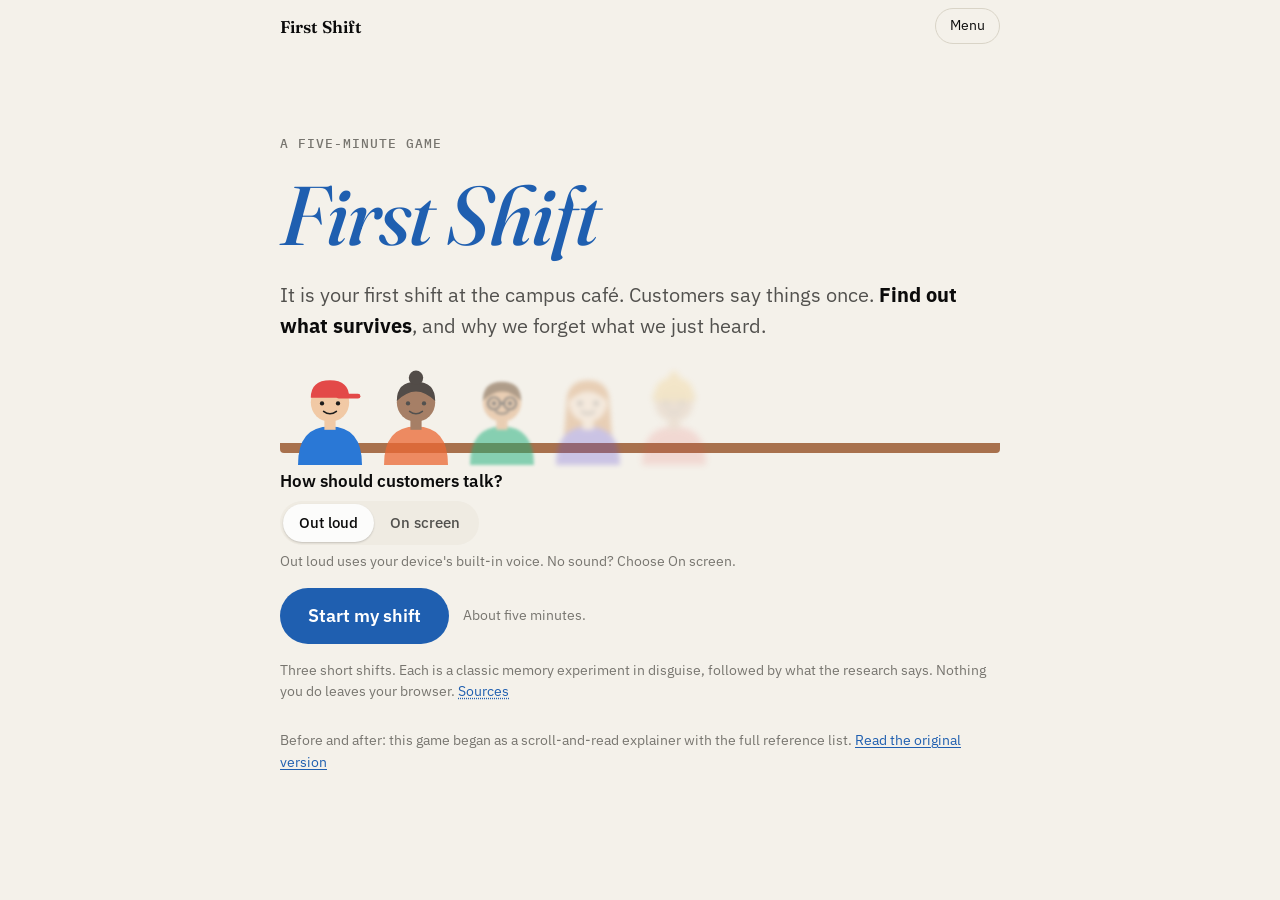
==== commit e2a754a5: "Keep the original explainer at original/ as the before version Restores the first build (commit 2250" ====
--- a/index.html
+++ b/index.html
@@ -47,6 +47,10 @@
       <p class="note">
         Three short shifts. Each is a classic memory experiment in disguise, followed by what the research says.
         Nothing you do leaves your browser. <a class="cite" href="#sources-top">Sources</a>
+      </p>
+      <p class="note">
+        Before and after: this game began as a scroll-and-read explainer with the full reference list.
+        <a href="original/">Read the original version</a>
       </p>
     </section>
 
--- a/styles.css
+++ b/styles.css
@@ -73,7 +73,7 @@
 .brand { font: 600 17px var(--serif); }
 .hud-shift { font: 500 12.5px var(--mono); letter-spacing: .06em; text-transform: uppercase; color: var(--text-muted); margin-right: auto; }
 .hud-tips { font-size: 14.5px; color: var(--text-secondary); background: var(--surface-1); border: 1px solid var(--line); border-radius: 999px; padding: 4px 12px; }
-.hud-tips b { font: 600 16px var(--serif); color: var(--text-primary); display: inline-block; min-width: 1.2em; text-align: right; }
+.hud-tips b { font: 600 16px var(--serif); color: var(--text-primary); display: inline-block; min-width: 1.2em; text-align: right; margin-left: 4px; }
 .hud-tips.bump b { animation: bump .35s ease; }
 @keyframes bump { 40% { transform: scale(1.35); color: var(--good); } }
 .icon-btn { appearance: none; background: transparent; border: 1.5px solid var(--line); border-radius: 999px; padding: 6px 14px; cursor: pointer; font-size: 14px; min-height: 36px; }
